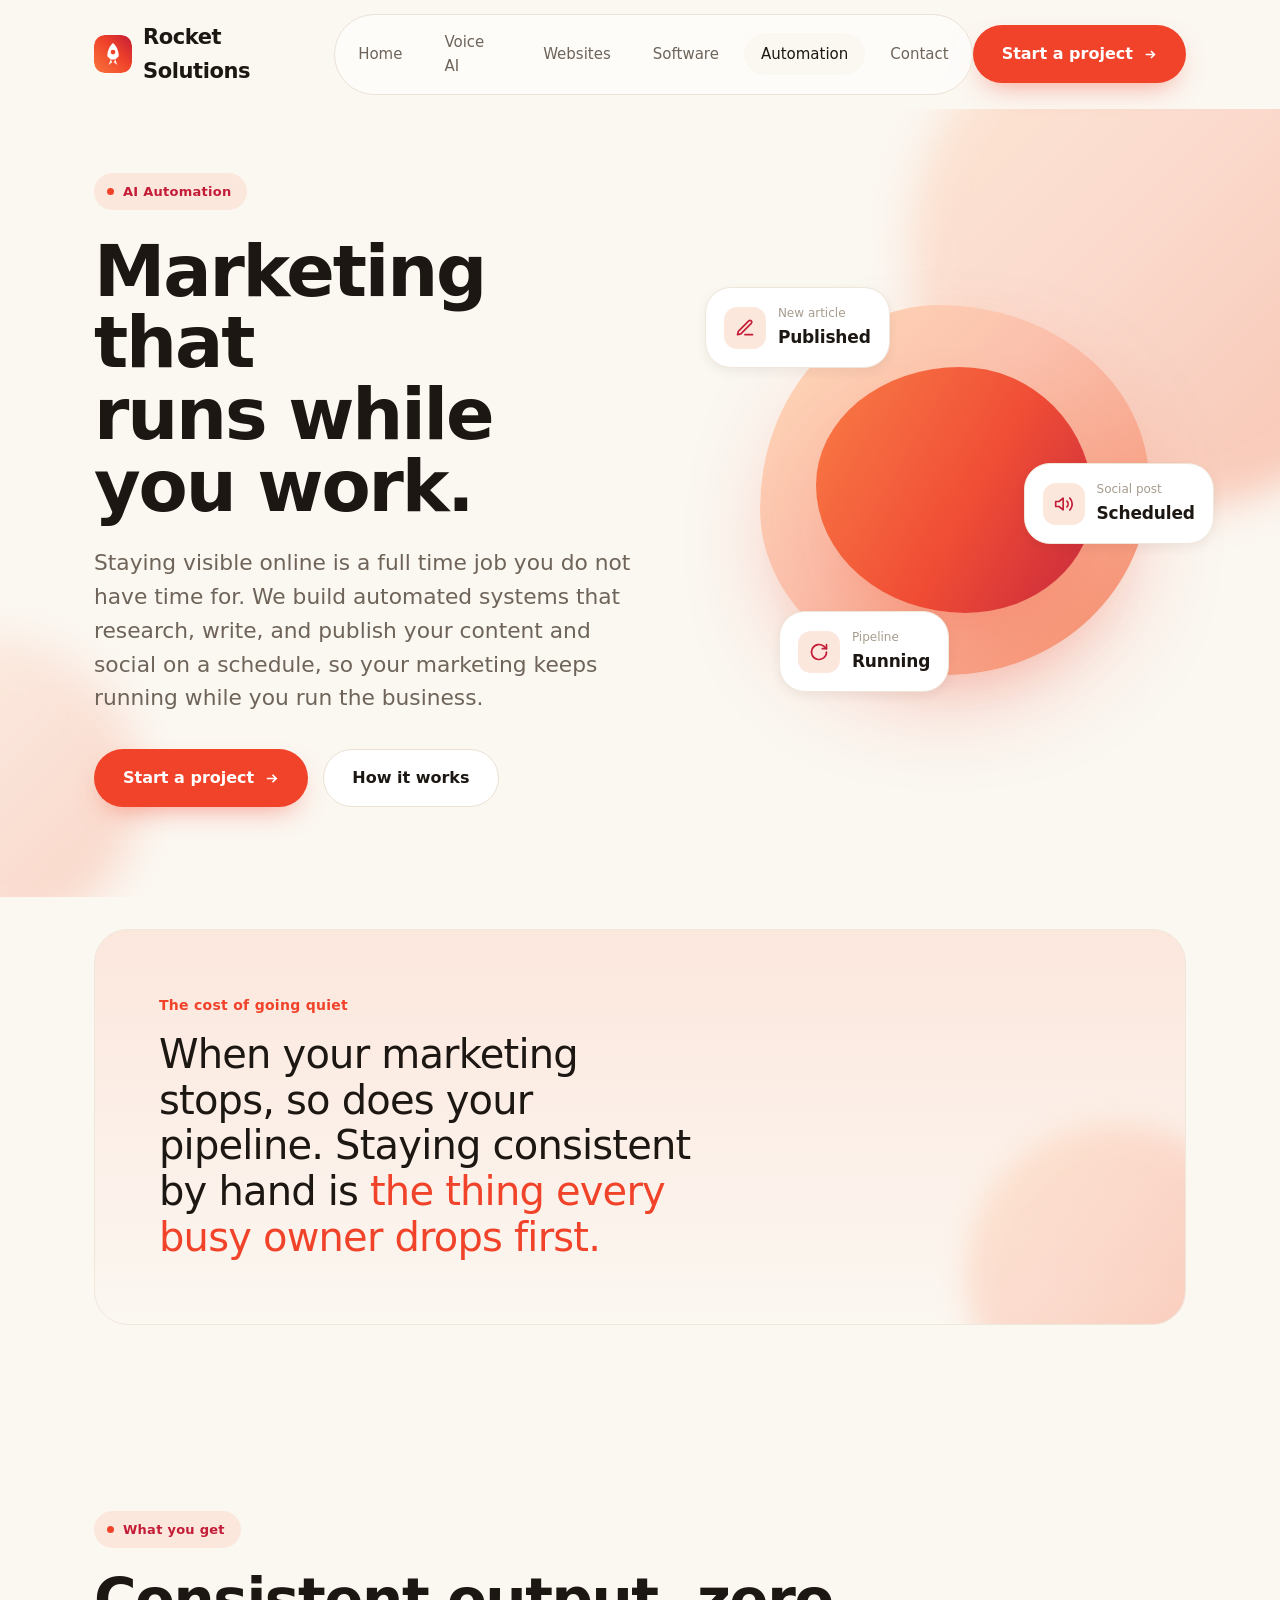
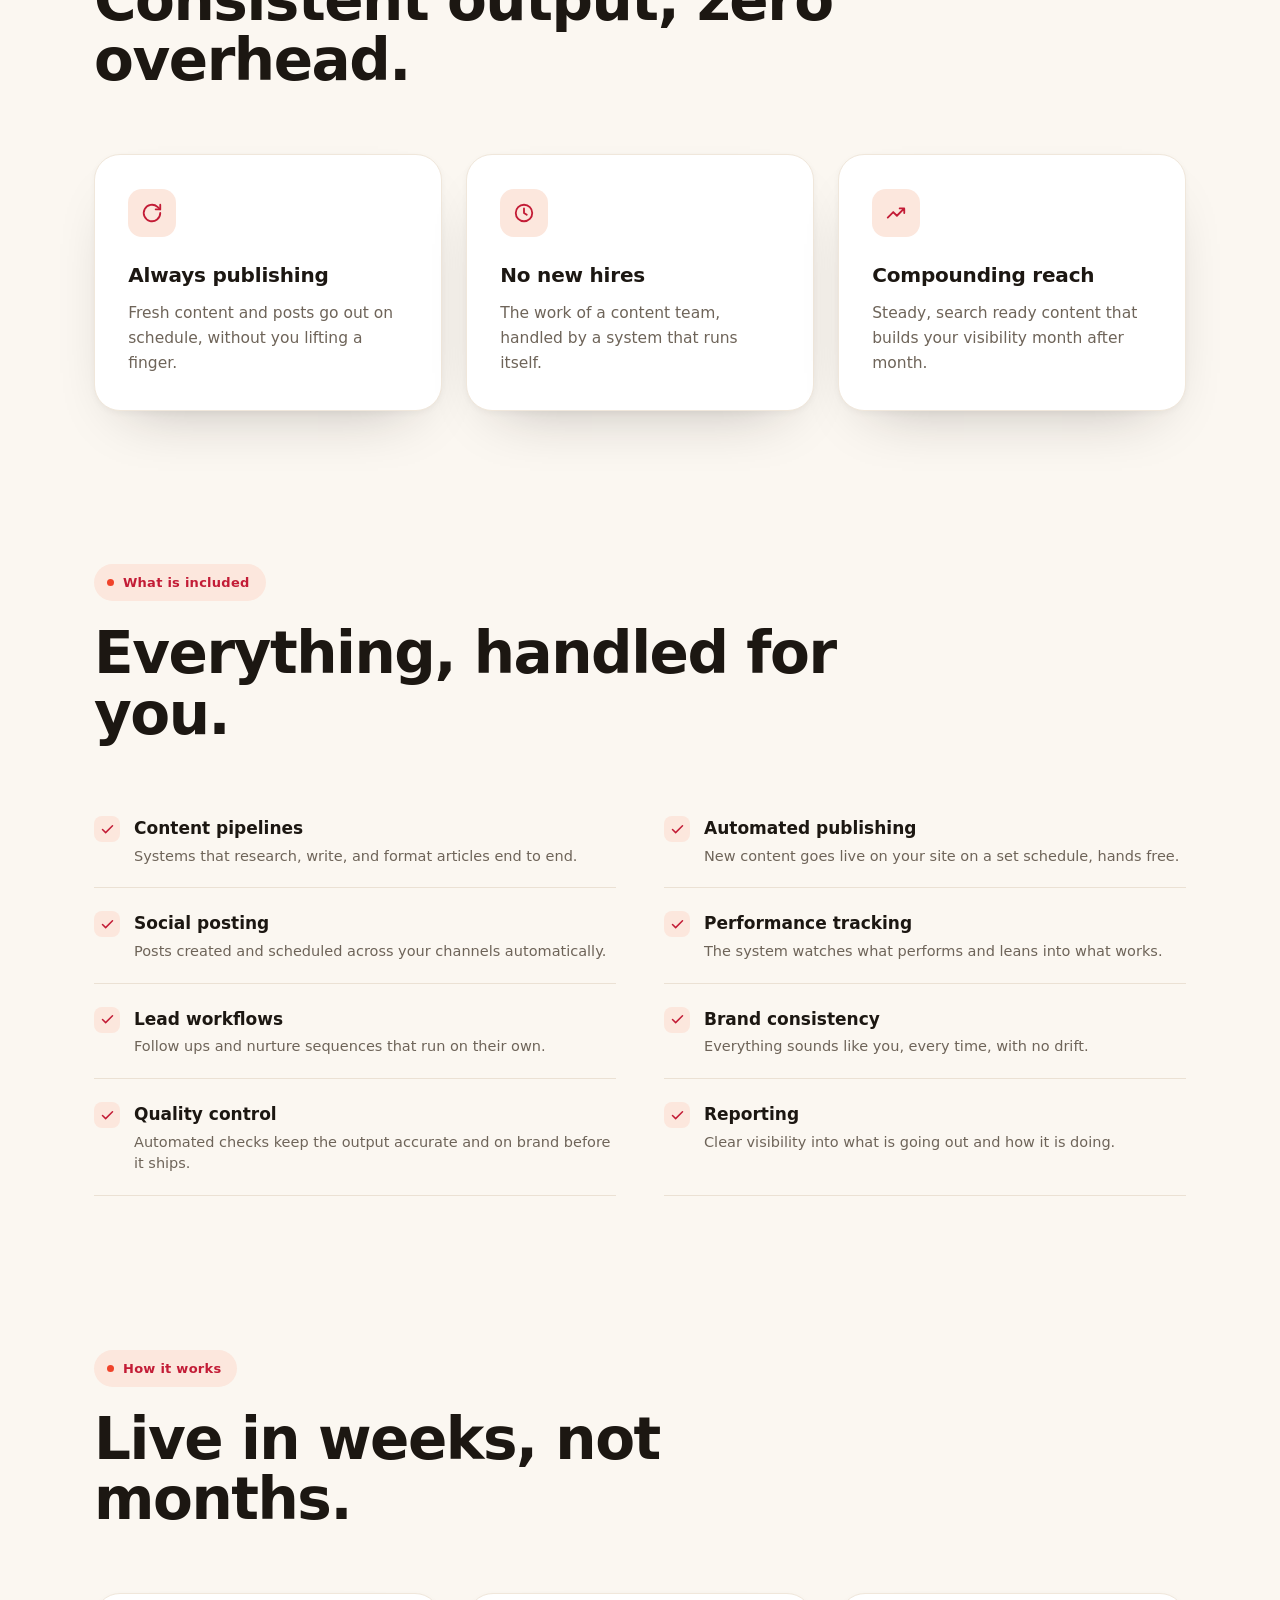
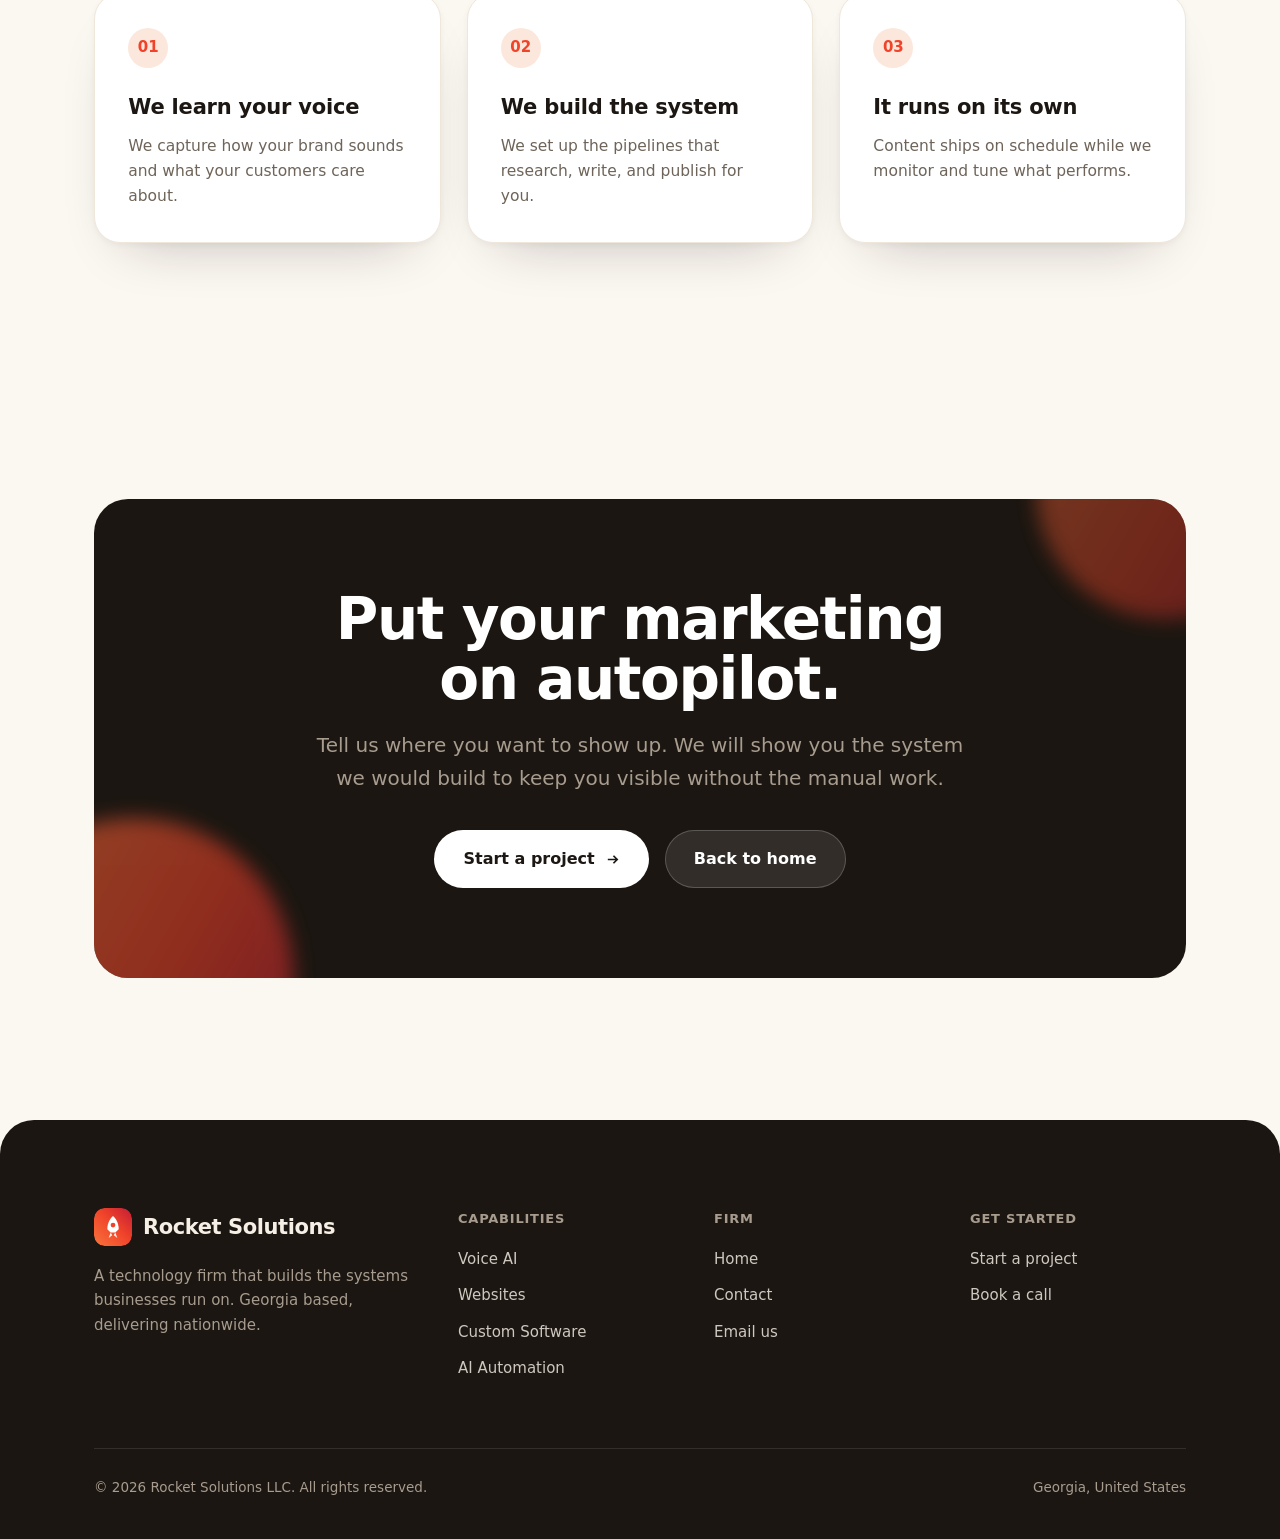
==== automation.html @ f81bcb74 "first commit" ====
<!DOCTYPE html>
<html lang="en">
<head>
<meta charset="UTF-8" />
<meta name="viewport" content="width=device-width, initial-scale=1.0" />
<title>AI Automation | Rocket Solutions</title>
<meta name="description" content="Content and marketing that research, write, and publish themselves on a schedule, without a hand on the keyboard." />
<meta name="theme-color" content="#FBF7F1" />
<script>document.documentElement.classList.add('js')</script>
<link rel="icon" type="image/png" href="/logo.png" />
<link rel="preconnect" href="https://api.fontshare.com" crossorigin />
<link href="https://api.fontshare.com/v2/css?f[]=clash-display@500,600,700&f[]=satoshi@400,500,700&display=swap" rel="stylesheet" />
<link rel="stylesheet" href="styles.css" />
<style>
  .svc-hero { position: relative; overflow: hidden; padding: clamp(36px,5vw,72px) 0 clamp(56px,7vw,96px); }
  .svc-hero .orb { position: absolute; border-radius: 50%; background: var(--grad-dawn); filter: blur(20px); pointer-events: none; }
  .svc-hero .orb.a { width: 520px; height: 520px; right: -150px; top: -120px; opacity: .5; }
  .svc-hero .orb.b { width: 300px; height: 300px; left: -160px; bottom: -40px; opacity: .32; }
  .svc-hero .wrap { position: relative; z-index: 1; }
  .svc-grid { display: grid; grid-template-columns: 1.1fr 0.9fr; gap: clamp(30px,5vw,68px); align-items: center; }
  .svc-hero .eyebrow { margin-bottom: 26px; }
  .svc-hero h1 { font-family: var(--display); font-weight: 600; font-size: clamp(40px,5.6vw,76px); line-height: 1.0; letter-spacing: -0.03em; margin-bottom: 24px; }
  .svc-hero .lead { max-width: 32em; margin-bottom: 34px; }
  .svc-actions { display: flex; gap: 15px; flex-wrap: wrap; }
  .stage { position: relative; height: clamp(340px,38vw,440px); }
  .stage-orb { position: absolute; inset: 8% 8% 8% 8%; border-radius: 46% 54% 52% 48% / 55% 48% 52% 45%; background: var(--grad-dawn); box-shadow: 0 40px 100px -40px rgba(240,67,42,.5); }
  .stage-orb.inner { inset: 22% 20% 22% 20%; background: var(--grad-burn); opacity: .9; border-radius: 52% 48% 46% 54% / 48% 55% 45% 52%; }
  .float-card { animation: bob 6s ease-in-out infinite; }
  .float-card:nth-of-type(3) { animation-delay: -2s; } .float-card:nth-of-type(4) { animation-delay: -4s; }
  @keyframes bob { 0%,100% { transform: translateY(0); } 50% { transform: translateY(-12px); } }
  .fc-a { top: 4%; left: -4%; } .fc-b { top: 44%; right: -6%; } .fc-c { bottom: 4%; left: 12%; }

  .stakes { padding: clamp(20px,3vw,32px) 0; }
  .stakes-panel { position: relative; overflow: hidden; background: var(--grad-soft); border: 1px solid var(--line-2); border-radius: var(--r-lg); padding: clamp(36px,5vw,68px); }
  .stakes-panel .sp-orb { position: absolute; right: -80px; bottom: -100px; width: 300px; height: 300px; border-radius: 50%; background: var(--grad-dawn); opacity: .5; filter: blur(14px); }
  .stakes-panel .inner { position: relative; max-width: 30em; }
  .stakes-panel .k { font-size: 14px; font-weight: 600; color: var(--red); letter-spacing: 0.02em; margin-bottom: 16px; }
  .stakes-panel p { font-family: var(--display); font-weight: 500; font-size: clamp(24px,3.2vw,40px); line-height: 1.14; letter-spacing: -0.02em; }
  .stakes-panel p .accent { color: var(--red); }

  @media (max-width: 1000px) {
    .svc-grid { grid-template-columns: 1fr; gap: 40px; }
    .stage { max-width: 440px; }
  }
  @media (max-width: 760px) { .fc-a { left: 0; } .fc-b { right: 0; } }
</style>
</head>
<body>
<svg width="0" height="0" style="position:absolute" aria-hidden="true"><defs>
  <linearGradient id="burn" x1="0" y1="1" x2="1" y2="0"><stop offset="0%" stop-color="#F9743B"/><stop offset="55%" stop-color="#F0432A"/><stop offset="100%" stop-color="#C31C36"/></linearGradient>
  <symbol id="rs-monogram" viewBox="0 0 40 40">
    <rect width="40" height="40" rx="11" fill="url(#burn)"/>
    <path d="M20 8.5 C24.5 12.5 26 18 26 22.4 L22.4 25.8 H17.6 L14 22.4 C14 18 15.5 12.5 20 8.5 Z" fill="#fff"/>
    <circle cx="20" cy="18" r="2.5" fill="#F0432A"/>
    <path d="M17.6 25.8 L15.4 31.5 L19.2 28.8 Z M22.4 25.8 L24.6 31.5 L20.8 28.8 Z" fill="#fff" opacity=".92"/>
  </symbol>
</defs></svg><header class="nav" id="nav">
  <div class="wrap nav-inner">
    <a class="brand" href="index.html" aria-label="Rocket Solutions home">
      <svg class="monogram"><use href="#rs-monogram"/></svg>
      <span class="word">Rocket Solutions</span>
    </a>
    <nav class="nav-menu" id="navMenu"><a class="item" href="index.html">Home</a><a class="item" href="voice-ai.html">Voice AI</a><a class="item" href="websites.html">Websites</a><a class="item" href="software.html">Software</a><a class="item active" href="automation.html">Automation</a><a class="item" href="contact.html">Contact</a></nav>
    <div class="nav-right">
      <a class="btn btn-primary desk" href="contact.html">Start a project <svg width="15" height="15" viewBox="0 0 16 16" fill="none" stroke="currentColor" stroke-width="1.8"><path d="M3 8h10M9 4l4 4-4 4"/></svg></a>
      <button class="menu-toggle" id="menuToggle" aria-label="Menu" aria-expanded="false">
        <svg width="22" height="22" viewBox="0 0 24 24" fill="none" stroke="currentColor" stroke-width="1.8"><line x1="3" y1="7" x2="21" y2="7"/><line x1="3" y1="12" x2="21" y2="12"/><line x1="3" y1="17" x2="21" y2="17"/></svg>
      </button>
    </div>
  </div>
</header>
<main>
  <section class="svc-hero">
    <div class="orb a"></div><div class="orb b"></div>
    <div class="wrap">
      <div class="svc-grid">
        <div>
          <span class="eyebrow"><span class="dot"></span> AI Automation</span>
          <h1>Marketing that<br>runs while<br>you work.</h1>
          <p class="lead">Staying visible online is a full time job you do not have time for. We build automated systems that research, write, and publish your content and social on a schedule, so your marketing keeps running while you run the business.</p>
          <div class="svc-actions">
            <a class="btn btn-primary" href="contact.html">Start a project <svg width="15" height="15" viewBox="0 0 16 16" fill="none" stroke="currentColor" stroke-width="1.8"><path d="M3 8h10M9 4l4 4-4 4"/></svg></a>
            <a class="btn btn-ghost" href="#how">How it works</a>
          </div>
        </div>
        <div class="stage" aria-hidden="true">
          <div class="stage-orb"></div><div class="stage-orb inner"></div>
          <div class="float-card fc-a">
      <div class="fc-ic" style="background:var(--blush)"><svg width="20" height="20" viewBox="0 0 24 24" fill="none" stroke="#C31C36" stroke-width="2" stroke-linecap="round" stroke-linejoin="round"><path d="M12 20h9"/><path d="M16.5 3.5a2.1 2.1 0 0 1 3 3L7 19l-4 1 1-4 12.5-12.5Z"/></svg></div>
      <div><div class="fc-k">New article</div><div class="fc-v">Published</div></div>
    </div>
      <div class="float-card fc-b">
      <div class="fc-ic" style="background:var(--blush)"><svg width="20" height="20" viewBox="0 0 24 24" fill="none" stroke="#C31C36" stroke-width="2" stroke-linecap="round" stroke-linejoin="round"><path d="M11 5 6 9H2v6h4l5 4V5Z"/><path d="M15.5 8.5a5 5 0 0 1 0 7"/><path d="M19 5a10 10 0 0 1 0 14"/></svg></div>
      <div><div class="fc-k">Social post</div><div class="fc-v">Scheduled</div></div>
    </div>
      <div class="float-card fc-c">
      <div class="fc-ic" style="background:var(--blush)"><svg width="20" height="20" viewBox="0 0 24 24" fill="none" stroke="#C31C36" stroke-width="2" stroke-linecap="round" stroke-linejoin="round"><path d="M21 12a9 9 0 1 1-3-6.7L21 8"/><path d="M21 3v5h-5"/></svg></div>
      <div><div class="fc-k">Pipeline</div><div class="fc-v">Running</div></div>
    </div>
        </div>
      </div>
    </div>
  </section>

  <section class="stakes">
    <div class="wrap">
      <div class="stakes-panel reveal">
        <div class="sp-orb"></div>
        <div class="inner">
          <div class="k">The cost of going quiet</div>
          <p>When your marketing stops, so does your pipeline. Staying consistent by hand is <span class="accent">the thing every busy owner drops first.</span></p>
        </div>
      </div>
    </div>
  </section>

  <section class="section">
    <div class="wrap">
      <div class="sec-head reveal"><span class="eyebrow"><span class="dot"></span> What you get</span>
        <h2 class="h2">Consistent output, zero overhead.</h2></div>
      <div class="outcomes" style="margin-top:clamp(40px,5vw,64px)">
        <div class="outcome-card reveal">
          <div class="oc-ic"><svg width="22" height="22" viewBox="0 0 24 24" fill="none" stroke="#C31C36" stroke-width="2" stroke-linecap="round" stroke-linejoin="round"><path d="M21 12a9 9 0 1 1-3-6.7L21 8"/><path d="M21 3v5h-5"/></svg></div>
          <h4>Always publishing</h4><p>Fresh content and posts go out on schedule, without you lifting a finger.</p>
        </div>
        <div class="outcome-card reveal d1">
          <div class="oc-ic"><svg width="22" height="22" viewBox="0 0 24 24" fill="none" stroke="#C31C36" stroke-width="2" stroke-linecap="round" stroke-linejoin="round"><circle cx="12" cy="12" r="9"/><path d="M12 7v5l3 2"/></svg></div>
          <h4>No new hires</h4><p>The work of a content team, handled by a system that runs itself.</p>
        </div>
        <div class="outcome-card reveal d2">
          <div class="oc-ic"><svg width="22" height="22" viewBox="0 0 24 24" fill="none" stroke="#C31C36" stroke-width="2" stroke-linecap="round" stroke-linejoin="round"><path d="M3 17l6-6 4 4 8-8M21 7v5M21 7h-5"/></svg></div>
          <h4>Compounding reach</h4><p>Steady, search ready content that builds your visibility month after month.</p>
        </div>
      </div>
    </div>
  </section>

  <section class="section" style="padding-top:0">
    <div class="wrap">
      <div class="sec-head reveal"><span class="eyebrow"><span class="dot"></span> What is included</span>
        <h2 class="h2">Everything, handled for you.</h2></div>
      <div class="included" style="margin-top:clamp(36px,4vw,52px)">
        <div class="inc-item"><div class="ic"><svg width="15" height="15" viewBox="0 0 24 24" fill="none" stroke="#C31C36" stroke-width="2.4" stroke-linecap="round" stroke-linejoin="round"><path d="M4 12l5 5L20 6"/></svg></div>
          <div><h5>Content pipelines</h5><p>Systems that research, write, and format articles end to end.</p></div></div>
        <div class="inc-item"><div class="ic"><svg width="15" height="15" viewBox="0 0 24 24" fill="none" stroke="#C31C36" stroke-width="2.4" stroke-linecap="round" stroke-linejoin="round"><path d="M4 12l5 5L20 6"/></svg></div>
          <div><h5>Automated publishing</h5><p>New content goes live on your site on a set schedule, hands free.</p></div></div>
        <div class="inc-item"><div class="ic"><svg width="15" height="15" viewBox="0 0 24 24" fill="none" stroke="#C31C36" stroke-width="2.4" stroke-linecap="round" stroke-linejoin="round"><path d="M4 12l5 5L20 6"/></svg></div>
          <div><h5>Social posting</h5><p>Posts created and scheduled across your channels automatically.</p></div></div>
        <div class="inc-item"><div class="ic"><svg width="15" height="15" viewBox="0 0 24 24" fill="none" stroke="#C31C36" stroke-width="2.4" stroke-linecap="round" stroke-linejoin="round"><path d="M4 12l5 5L20 6"/></svg></div>
          <div><h5>Performance tracking</h5><p>The system watches what performs and leans into what works.</p></div></div>
        <div class="inc-item"><div class="ic"><svg width="15" height="15" viewBox="0 0 24 24" fill="none" stroke="#C31C36" stroke-width="2.4" stroke-linecap="round" stroke-linejoin="round"><path d="M4 12l5 5L20 6"/></svg></div>
          <div><h5>Lead workflows</h5><p>Follow ups and nurture sequences that run on their own.</p></div></div>
        <div class="inc-item"><div class="ic"><svg width="15" height="15" viewBox="0 0 24 24" fill="none" stroke="#C31C36" stroke-width="2.4" stroke-linecap="round" stroke-linejoin="round"><path d="M4 12l5 5L20 6"/></svg></div>
          <div><h5>Brand consistency</h5><p>Everything sounds like you, every time, with no drift.</p></div></div>
        <div class="inc-item"><div class="ic"><svg width="15" height="15" viewBox="0 0 24 24" fill="none" stroke="#C31C36" stroke-width="2.4" stroke-linecap="round" stroke-linejoin="round"><path d="M4 12l5 5L20 6"/></svg></div>
          <div><h5>Quality control</h5><p>Automated checks keep the output accurate and on brand before it ships.</p></div></div>
        <div class="inc-item"><div class="ic"><svg width="15" height="15" viewBox="0 0 24 24" fill="none" stroke="#C31C36" stroke-width="2.4" stroke-linecap="round" stroke-linejoin="round"><path d="M4 12l5 5L20 6"/></svg></div>
          <div><h5>Reporting</h5><p>Clear visibility into what is going out and how it is doing.</p></div></div>
      </div>
    </div>
  </section>

  <section class="section" id="how" style="padding-top:0">
    <div class="wrap">
      <div class="sec-head reveal"><span class="eyebrow"><span class="dot"></span> How it works</span>
        <h2 class="h2">Live in weeks, not months.</h2></div>
      <div class="stepline" style="margin-top:clamp(40px,5vw,64px)">
        <div class="stepc reveal"><div class="sn">01</div>
          <h4>We learn your voice</h4><p>We capture how your brand sounds and what your customers care about.</p></div>
        <div class="stepc reveal d1"><div class="sn">02</div>
          <h4>We build the system</h4><p>We set up the pipelines that research, write, and publish for you.</p></div>
        <div class="stepc reveal d2"><div class="sn">03</div>
          <h4>It runs on its own</h4><p>Content ships on schedule while we monitor and tune what performs.</p></div>
      </div>
    </div>
  </section>

  <section class="section tight">
    <div class="wrap">
      <div class="cta-band reveal">
        <div class="cta-orb orb-a"></div><div class="cta-orb orb-b"></div>
        <h2 class="h2">Put your marketing<br>on autopilot.</h2>
        <p>Tell us where you want to show up. We will show you the system we would build to keep you visible without the manual work.</p>
        <div class="cta-actions">
          <a class="btn btn-white" href="contact.html">Start a project <svg width="15" height="15" viewBox="0 0 16 16" fill="none" stroke="currentColor" stroke-width="1.8"><path d="M3 8h10M9 4l4 4-4 4"/></svg></a>
          <a class="btn" style="background:rgba(255,255,255,.1);color:#fff;border-color:rgba(255,255,255,.2)" href="index.html">Back to home</a>
        </div>
      </div>
    </div>
  </section>
</main>
<footer class="site">
  <div class="wrap">
    <div class="foot-top">
      <div class="foot-brand">
        <a class="brand" href="index.html"><svg class="monogram"><use href="#rs-monogram"/></svg><span class="word">Rocket Solutions</span></a>
        <p>A technology firm that builds the systems businesses run on. Georgia based, delivering nationwide.</p>
      </div>
      <div class="foot-col"><div class="h">Capabilities</div>
        <a href="voice-ai.html">Voice AI</a><a href="websites.html">Websites</a><a href="software.html">Custom Software</a><a href="automation.html">AI Automation</a></div>
      <div class="foot-col"><div class="h">Firm</div>
        <a href="index.html">Home</a><a href="contact.html">Contact</a><a href="mailto:hello@gorocketsolutions.com">Email us</a></div>
      <div class="foot-col"><div class="h">Get started</div>
        <a href="contact.html">Start a project</a><a href="contact.html">Book a call</a></div>
    </div>
    <div class="foot-bottom">
      <span>&copy; 2026 Rocket Solutions LLC. All rights reserved.</span>
      <span>Georgia, United States</span>
    </div>
  </div>
</footer>
<script src="app.js"></script>
</body>
</html>
---- styles.css ----
/* ============================================================
   ROCKET SOLUTIONS - Design System
   Warm dawn-light canvas, big bubbly rounded surfaces,
   Rocket red as the single vivid accent. Corporate polish.
   ============================================================ */

:root {
  /* canvas + surfaces */
  --paper: #FBF7F1;
  --paper-2: #F5ECE1;
  --cloud: #FFFFFF;
  --blush: #FCE7DD;
  --blush-2: #FBD3C4;
  --peach: #FFC9AE;

  /* ink */
  --ink: #1C1712;
  --ink-2: #6E6459;
  --ink-3: #A79C8E;

  /* brand */
  --red: #F0432A;
  --red-deep: #C31C36;
  --orange: #F9743B;

  /* lines + dark */
  --line: #EBE1D4;
  --line-2: #F0E7DB;
  --dark: #1B1611;
  --paper-on-dark: #F6EFE6;
  --ink2-on-dark: #A79C8E;

  /* gradients */
  --grad-dawn: linear-gradient(135deg, #FFD9B8 0%, #FBC0AC 42%, #F58C6B 100%);
  --grad-burn: linear-gradient(120deg, #F9743B 0%, #F0432A 55%, #C31C36 100%);
  --grad-soft: linear-gradient(180deg, #FCE7DD 0%, #FBF7F1 100%);

  /* type */
  --display: 'Clash Display', 'Satoshi', system-ui, sans-serif;
  --body: 'Satoshi', system-ui, sans-serif;

  /* radii */
  --r-pill: 999px;
  --r-lg: 34px;
  --r-md: 26px;
  --r-sm: 16px;

  /* shadow */
  --sh-card: 0 2px 6px rgba(28,23,18,.04), 0 26px 60px -34px rgba(28,23,18,.32);
  --sh-float: 0 4px 12px rgba(28,23,18,.06), 0 44px 90px -46px rgba(28,23,18,.4);
  --sh-btn: 0 12px 28px -12px rgba(240,67,42,.55);

  /* layout */
  --maxw: 1220px;
  --gutter: clamp(22px, 5vw, 68px);
  --section: clamp(84px, 12vw, 168px);
}

* { box-sizing: border-box; margin: 0; padding: 0; }
html { -webkit-text-size-adjust: 100%; scroll-behavior: smooth; overflow-x: hidden; }

body {
  background: var(--paper);
  color: var(--ink);
  font-family: var(--body);
  font-size: 18px;
  line-height: 1.62;
  -webkit-font-smoothing: antialiased;
  text-rendering: optimizeLegibility;
  overflow-x: hidden;
}

a { color: inherit; text-decoration: none; }
img, svg { display: block; max-width: 100%; }

.wrap { width: 100%; max-width: var(--maxw); margin: 0 auto; padding: 0 var(--gutter); }

/* ---------- type helpers ---------- */
.display { font-family: var(--display); font-weight: 600; letter-spacing: -0.02em; line-height: 1.04; }
.h1 { font-family: var(--display); font-weight: 600; font-size: clamp(46px, 7.2vw, 100px); line-height: 0.99; letter-spacing: -0.035em; }
.h2 { font-family: var(--display); font-weight: 600; font-size: clamp(32px, 4.6vw, 58px); line-height: 1.04; letter-spacing: -0.025em; }
.h3 { font-family: var(--display); font-weight: 600; font-size: clamp(22px, 2.5vw, 30px); line-height: 1.1; letter-spacing: -0.015em; }
.lead { font-size: clamp(18px, 1.7vw, 22px); color: var(--ink-2); line-height: 1.55; }
.accent { color: var(--red); }

.eyebrow {
  display: inline-flex; align-items: center; gap: 9px;
  background: var(--blush); color: var(--red-deep);
  font-size: 13px; font-weight: 600; letter-spacing: 0.02em;
  padding: 8px 16px 8px 13px; border-radius: var(--r-pill);
}
.eyebrow .dot { width: 7px; height: 7px; border-radius: 50%; background: var(--red); }
.eyebrow.on-dark { background: rgba(255,255,255,.08); color: var(--peach); }

/* ---------- buttons ---------- */
.btn {
  display: inline-flex; align-items: center; gap: 10px;
  font-family: var(--body); font-weight: 600; font-size: 16px;
  padding: 15px 28px; border-radius: var(--r-pill); cursor: pointer;
  border: 1.5px solid transparent; white-space: nowrap;
  transition: transform .2s cubic-bezier(.2,.8,.2,1), box-shadow .25s ease, background .2s ease, color .2s ease, border-color .2s ease;
}
.btn svg { transition: transform .25s ease; }
.btn:hover svg { transform: translateX(3px); }
.btn-primary { background: var(--red); color: #fff; box-shadow: var(--sh-btn); }
.btn-primary:hover { transform: translateY(-2px); box-shadow: 0 18px 40px -14px rgba(240,67,42,.7); }
.btn-ghost { background: var(--cloud); color: var(--ink); border-color: var(--line); }
.btn-ghost:hover { border-color: var(--ink); transform: translateY(-2px); }
.btn-dark { background: var(--ink); color: var(--paper); }
.btn-dark:hover { transform: translateY(-2px); box-shadow: 0 18px 40px -18px rgba(28,23,18,.5); }
.btn-white { background: #fff; color: var(--ink); }
.btn-white:hover { transform: translateY(-2px); }

/* ---------- nav ---------- */
header.nav {
  position: sticky; top: 0; z-index: 60;
  padding: 14px 0;
  background: transparent;
  transition: background .3s ease, box-shadow .3s ease, padding .3s ease;
}
header.nav.scrolled { background: rgba(251,247,241,.82); backdrop-filter: blur(16px); box-shadow: 0 1px 0 var(--line); padding: 10px 0; }
.nav-inner { display: flex; align-items: center; justify-content: space-between; }
.brand { display: flex; align-items: center; gap: 11px; }
.brand .monogram { width: 38px; height: 38px; border-radius: 11px; flex-shrink: 0; }
.brand .word { font-family: var(--display); font-weight: 600; font-size: 21px; letter-spacing: -0.02em; }
.nav-menu { display: flex; align-items: center; gap: 8px; background: rgba(255,255,255,.6); border: 1px solid var(--line); backdrop-filter: blur(10px); padding: 6px; border-radius: var(--r-pill); }
.nav-menu a.item { font-size: 15px; font-weight: 500; color: var(--ink-2); padding: 9px 17px; border-radius: var(--r-pill); transition: background .2s ease, color .2s ease; }
.nav-menu a.item:hover, .nav-menu a.item.active { background: var(--paper); color: var(--ink); }
.nav-right { display: flex; align-items: center; gap: 14px; }
.menu-toggle { display: none; background: var(--cloud); border: 1px solid var(--line); border-radius: 12px; width: 44px; height: 44px; align-items: center; justify-content: center; color: var(--ink); cursor: pointer; }

/* ---------- section shell ---------- */
.section { padding: var(--section) 0; }
.section.tight { padding: clamp(56px, 8vw, 104px) 0; }
.sec-head { max-width: 760px; }
.sec-head.center { margin: 0 auto; text-align: center; }
.sec-head .eyebrow { margin-bottom: 22px; }
.sec-head .lead { margin-top: 20px; }

/* ---------- floating outcome cards (hero signature) ---------- */
.float-card {
  position: absolute; background: var(--cloud); border: 1px solid var(--line-2);
  border-radius: var(--r-md); box-shadow: var(--sh-float); padding: 16px 18px;
  display: flex; align-items: center; gap: 12px;
}
.float-card .fc-ic { width: 42px; height: 42px; border-radius: 13px; display: flex; align-items: center; justify-content: center; flex-shrink: 0; }
.float-card .fc-k { font-size: 12px; color: var(--ink-3); font-weight: 500; }
.float-card .fc-v { font-family: var(--display); font-weight: 600; font-size: 17px; letter-spacing: -0.01em; }

/* ---------- generic bubbly card ---------- */
.card {
  background: var(--cloud); border: 1px solid var(--line-2);
  border-radius: var(--r-lg); padding: clamp(26px, 3vw, 40px);
  box-shadow: var(--sh-card); transition: transform .3s cubic-bezier(.2,.8,.2,1), box-shadow .3s ease;
}
.card.hoverable:hover { transform: translateY(-6px); box-shadow: var(--sh-float); }

/* ---------- service tiles (home) ---------- */
.tiles { display: grid; grid-template-columns: repeat(2, 1fr); gap: clamp(18px, 2vw, 26px); }
.tile {
  position: relative; display: flex; flex-direction: column; justify-content: space-between; gap: 40px;
  min-height: 300px; background: var(--cloud); border: 1px solid var(--line-2);
  border-radius: var(--r-lg); padding: clamp(28px, 3vw, 42px); overflow: hidden;
  box-shadow: var(--sh-card); transition: transform .3s cubic-bezier(.2,.8,.2,1), box-shadow .3s ease;
}
.tile:hover { transform: translateY(-6px); box-shadow: var(--sh-float); }
.tile .tile-orb { position: absolute; right: -60px; top: -60px; width: 200px; height: 200px; border-radius: 50%; background: var(--grad-dawn); opacity: .5; filter: blur(6px); transition: transform .5s ease, opacity .4s ease; }
.tile:hover .tile-orb { transform: scale(1.15); opacity: .7; }
.tile .tile-ic { position: relative; width: 54px; height: 54px; border-radius: 16px; background: var(--blush); display: flex; align-items: center; justify-content: center; color: var(--red-deep); }
.tile .tile-body { position: relative; }
.tile .tile-tag { font-size: 13px; font-weight: 600; color: var(--red); letter-spacing: 0.02em; margin-bottom: 12px; }
.tile h3 { font-family: var(--display); font-weight: 600; font-size: clamp(24px, 2.6vw, 31px); letter-spacing: -0.02em; line-height: 1.06; margin-bottom: 12px; }
.tile p { color: var(--ink-2); font-size: 16px; }
.tile .tile-go { position: relative; display: inline-flex; align-items: center; gap: 8px; font-weight: 600; color: var(--ink); font-size: 15px; }
.tile:hover .tile-go { color: var(--red); }
.tile .tile-go svg { transition: transform .25s ease; }
.tile:hover .tile-go svg { transform: translateX(4px); }

/* ---------- outcome grid (service pages) ---------- */
.outcomes { display: grid; grid-template-columns: repeat(3, 1fr); gap: clamp(16px, 2vw, 24px); }
.outcome-card { background: var(--cloud); border: 1px solid var(--line-2); border-radius: var(--r-md); padding: clamp(24px, 2.6vw, 34px); box-shadow: var(--sh-card); }
.outcome-card .oc-ic { width: 48px; height: 48px; border-radius: 14px; background: var(--blush); color: var(--red-deep); display: flex; align-items: center; justify-content: center; margin-bottom: 22px; }
.outcome-card h4 { font-family: var(--display); font-weight: 600; font-size: 20px; letter-spacing: -0.01em; margin-bottom: 10px; }
.outcome-card p { color: var(--ink-2); font-size: 15.5px; }

/* ---------- included list ---------- */
.included { display: grid; grid-template-columns: repeat(2, 1fr); gap: 2px 48px; }
.inc-item { display: flex; align-items: flex-start; gap: 14px; padding: 20px 0; border-bottom: 1px solid var(--line); }
.inc-item .ic { width: 26px; height: 26px; border-radius: 8px; background: var(--blush); color: var(--red-deep); flex-shrink: 0; display: flex; align-items: center; justify-content: center; margin-top: 1px; }
.inc-item h5 { font-weight: 600; font-size: 17px; margin-bottom: 3px; }
.inc-item p { color: var(--ink-2); font-size: 14.5px; line-height: 1.5; }

/* ---------- steps (how it works) ---------- */
.stepline { display: grid; grid-template-columns: repeat(3, 1fr); gap: clamp(18px, 2vw, 28px); }
.stepc { background: var(--cloud); border: 1px solid var(--line-2); border-radius: var(--r-md); padding: clamp(24px, 2.6vw, 34px); box-shadow: var(--sh-card); }
.stepc .sn { font-family: var(--display); font-weight: 600; font-size: 15px; color: var(--red); background: var(--blush); width: 40px; height: 40px; border-radius: var(--r-pill); display: flex; align-items: center; justify-content: center; margin-bottom: 22px; }
.stepc h4 { font-family: var(--display); font-weight: 600; font-size: 21px; letter-spacing: -0.01em; margin-bottom: 10px; }
.stepc p { color: var(--ink-2); font-size: 15.5px; }

/* ---------- CTA band ---------- */
.cta-band { position: relative; overflow: hidden; background: var(--dark); color: var(--paper-on-dark); border-radius: var(--r-lg); padding: clamp(48px, 7vw, 96px) clamp(28px, 5vw, 80px); text-align: center; }
.cta-band .cta-orb { position: absolute; border-radius: 50%; background: var(--grad-burn); filter: blur(10px); opacity: .55; }
.cta-band .orb-a { width: 320px; height: 320px; left: -120px; bottom: -160px; }
.cta-band .orb-b { width: 260px; height: 260px; right: -110px; top: -140px; opacity: .4; }
.cta-band > * { position: relative; }
.cta-band h2 { color: #fff; margin-bottom: 20px; }
.cta-band p { color: var(--ink2-on-dark); max-width: 34em; margin: 0 auto 36px; font-size: clamp(17px,1.6vw,20px); }
.cta-actions { display: flex; gap: 16px; justify-content: center; flex-wrap: wrap; }

/* ---------- forms ---------- */
form.card .field { margin-bottom: 20px; }
.field label { display: block; font-size: 14px; font-weight: 600; margin-bottom: 8px; }
.field label .req { color: var(--red); }
.field input, .field select, .field textarea {
  width: 100%; background: var(--paper); border: 1.5px solid var(--line); border-radius: 14px;
  color: var(--ink); font-family: var(--body); font-size: 16px; padding: 14px 16px;
  transition: border-color .2s ease, box-shadow .2s ease, background .2s ease;
}
.field input:hover, .field select:hover, .field textarea:hover { border-color: var(--ink-3); }
.field textarea { resize: vertical; min-height: 120px; }
.field select { appearance: none; cursor: pointer; background-image: url("data:image/svg+xml;utf8,<svg xmlns='http://www.w3.org/2000/svg' width='12' height='12' viewBox='0 0 12 12'><path d='M2 4l4 4 4-4' fill='none' stroke='%236E6459' stroke-width='1.5'/></svg>"); background-repeat: no-repeat; background-position: right 16px center; }
.field input::placeholder, .field textarea::placeholder { color: var(--ink-3); }
.field input:focus, .field select:focus, .field textarea:focus { outline: none; background: var(--cloud); border-color: var(--red); box-shadow: 0 0 0 4px rgba(240,67,42,.12); }
.field-row { display: grid; grid-template-columns: 1fr 1fr; gap: 16px; }
.form-status { display: none; margin-top: 16px; padding: 14px 16px; border-radius: 12px; font-size: 15px; }
.form-status.ok { display: block; background: var(--blush); color: var(--red-deep); }
.form-status.err { display: block; background: #fdeaea; border: 1px solid #e7b4b4; color: #7d1f1f; }
.form-note { font-size: 13.5px; color: var(--ink-3); text-align: center; margin-top: 14px; }

/* ---------- footer ---------- */
footer.site { background: var(--dark); color: var(--paper-on-dark); border-radius: var(--r-lg) var(--r-lg) 0 0; margin-top: 40px; padding: clamp(56px,7vw,88px) 0 40px; }
.foot-top { display: grid; grid-template-columns: 1.5fr 1fr 1fr 1fr; gap: 40px; margin-bottom: 56px; }
.foot-brand .brand .word { color: var(--paper-on-dark); }
.foot-brand p { color: var(--ink2-on-dark); font-size: 15px; max-width: 26em; margin-top: 18px; }
.foot-col .h { font-size: 13px; font-weight: 600; letter-spacing: 0.06em; color: var(--ink2-on-dark); text-transform: uppercase; margin-bottom: 18px; }
.foot-col a { display: block; color: var(--paper-on-dark); opacity: .82; font-size: 15px; margin-bottom: 12px; transition: opacity .2s ease; }
.foot-col a:hover { opacity: 1; }
.foot-bottom { display: flex; justify-content: space-between; gap: 16px; flex-wrap: wrap; padding-top: 28px; border-top: 1px solid rgba(255,255,255,.1); }
.foot-bottom span { font-size: 13.5px; color: var(--ink2-on-dark); }

/* ---------- reveal (progressive enhancement: hidden only when JS is active) ---------- */
.js .reveal { opacity: 0; transform: translateY(26px); transition: opacity .8s ease, transform .8s cubic-bezier(.2,.7,.2,1); }
.js .reveal.in { opacity: 1; transform: none; }
.reveal.d1 { transition-delay: .08s; } .reveal.d2 { transition-delay: .16s; } .reveal.d3 { transition-delay: .24s; } .reveal.d4 { transition-delay: .32s; }

/* ---------- responsive ---------- */
@media (max-width: 1000px) {
  .outcomes { grid-template-columns: 1fr; }
  .stepline { grid-template-columns: 1fr; }
  .foot-top { grid-template-columns: 1fr 1fr; gap: 34px; }
}
@media (max-width: 760px) {
  body { font-size: 16.5px; }
  .nav-menu { display: none; }
  .nav-menu.open { display: flex; position: absolute; top: 72px; left: var(--gutter); right: var(--gutter); flex-direction: column; align-items: stretch; gap: 4px; background: var(--cloud); border-radius: 22px; padding: 12px; box-shadow: var(--sh-float); }
  .nav-menu.open a.item { padding: 14px 16px; }
  .nav-right .btn.desk { display: none; }
  .menu-toggle { display: inline-flex; }
  .tiles { grid-template-columns: 1fr; }
  .included { grid-template-columns: 1fr; }
  .field-row { grid-template-columns: 1fr; }
  .foot-top { grid-template-columns: 1fr; gap: 30px; }
}

@media (prefers-reduced-motion: reduce) {
  * { animation: none !important; transition: none !important; }
  .js .reveal, .reveal { opacity: 1 !important; transform: none !important; }
  html { scroll-behavior: auto; }
}
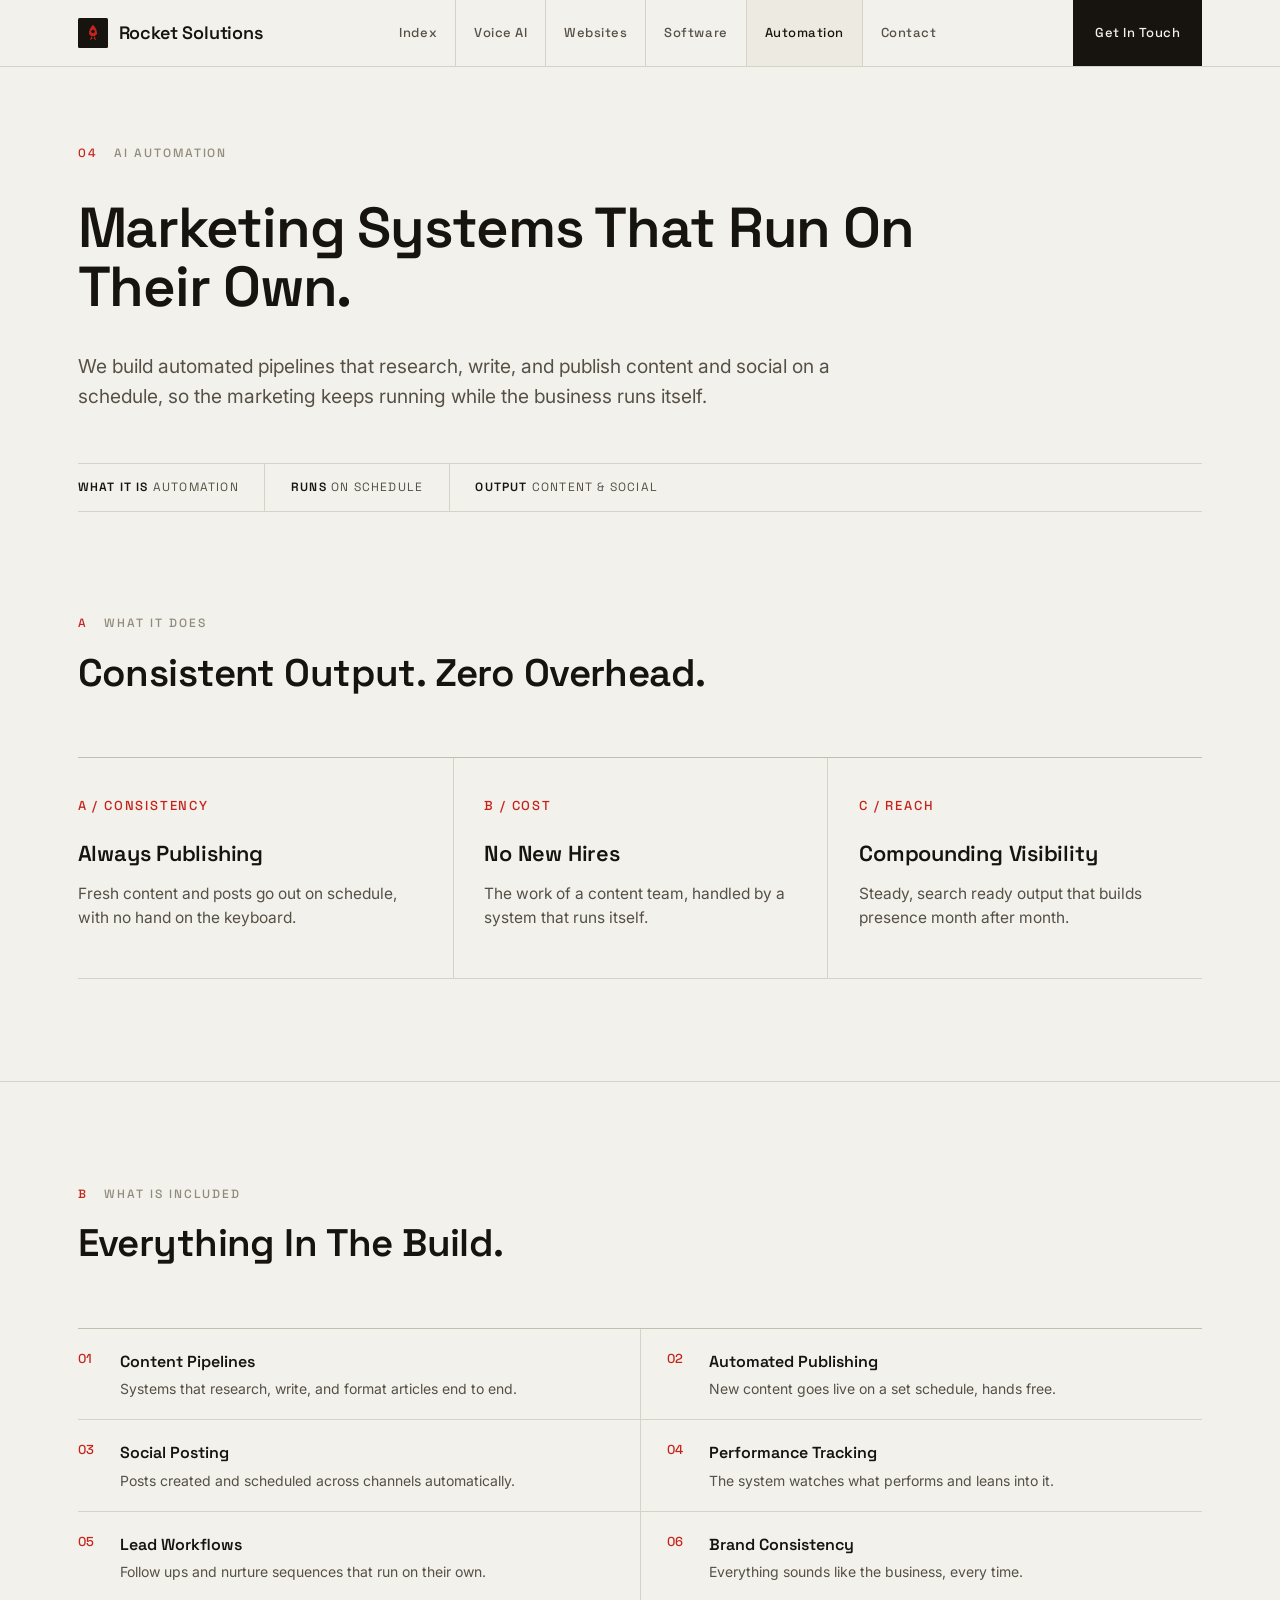
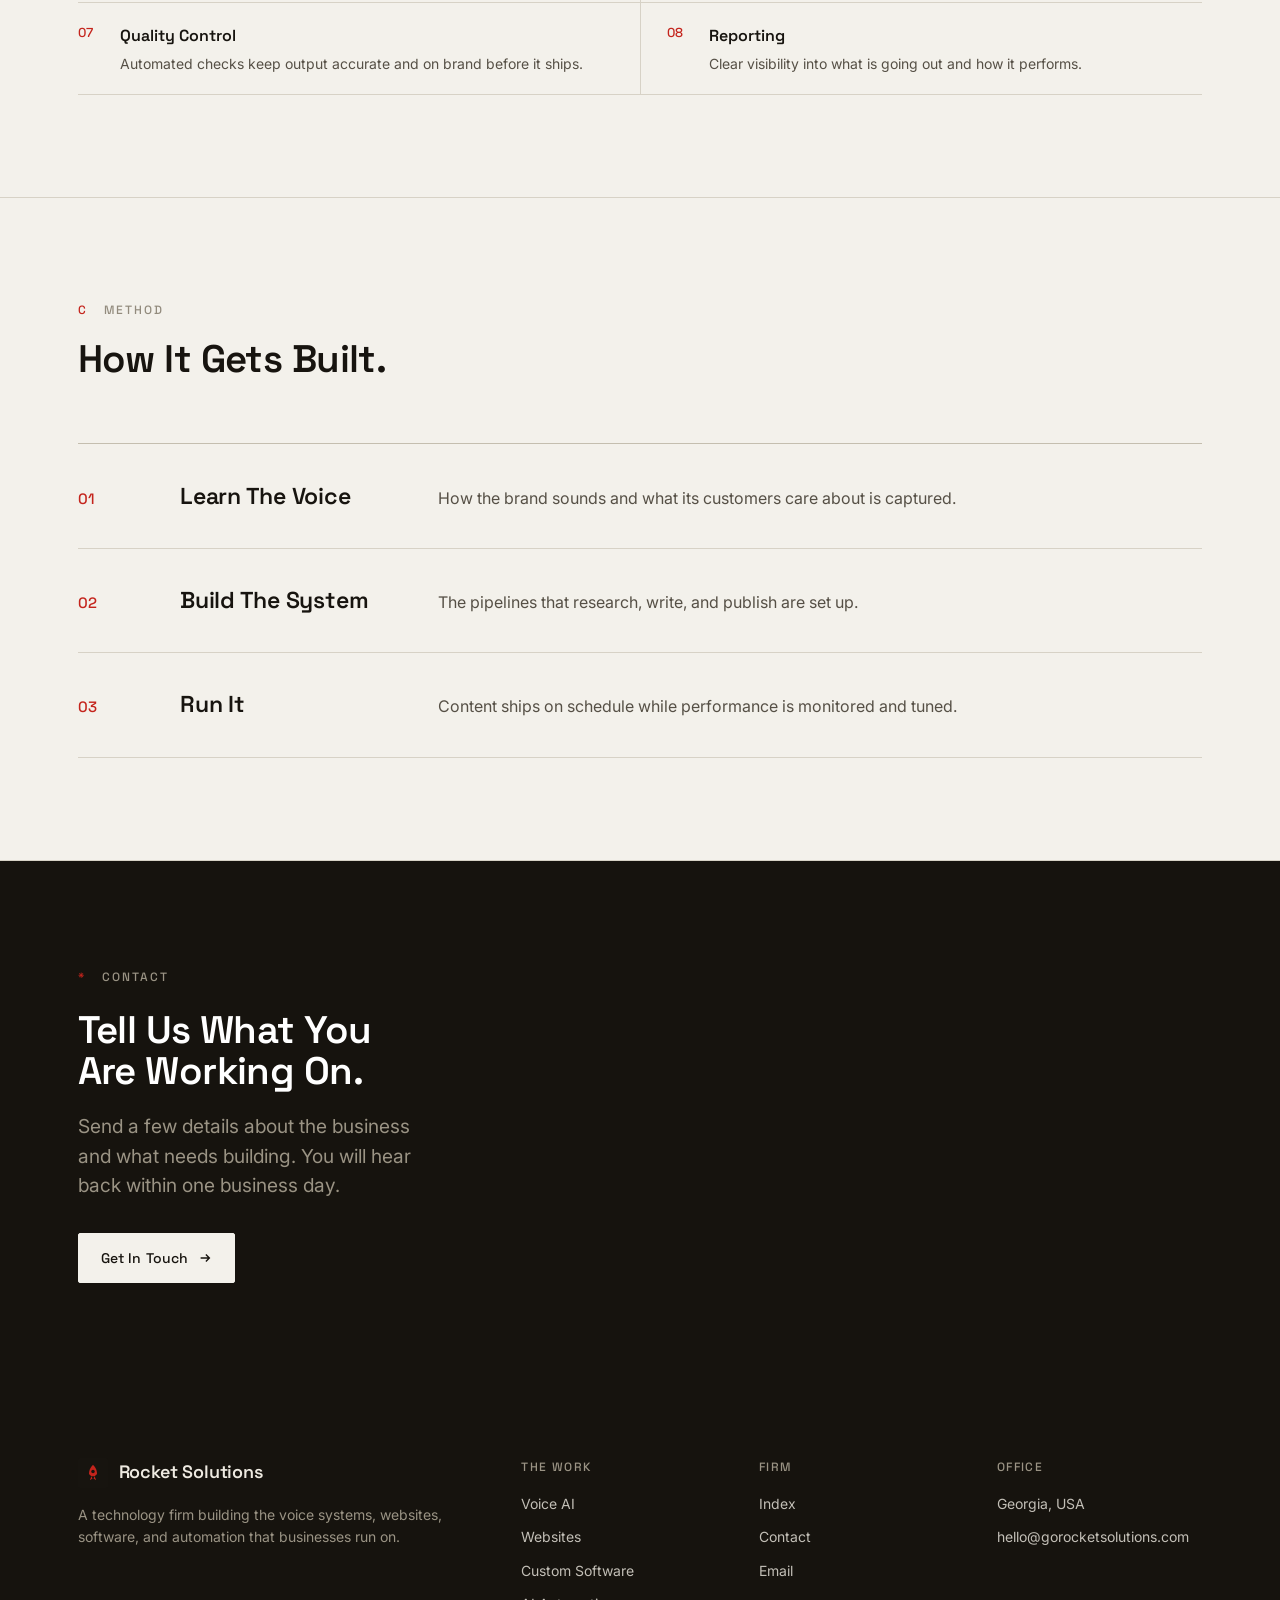
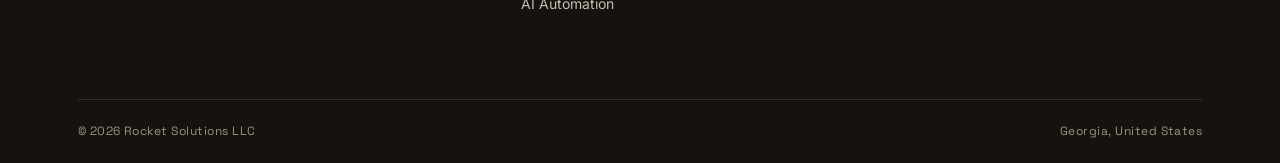
==== commit ee8ba056: "Rebuild site: rigid layout, Supabase contact form" ====
--- a/automation.html
+++ b/automation.html
@@ -4,55 +4,36 @@
 <meta charset="UTF-8" />
 <meta name="viewport" content="width=device-width, initial-scale=1.0" />
 <title>AI Automation | Rocket Solutions</title>
-<meta name="description" content="Content and marketing that research, write, and publish themselves on a schedule, without a hand on the keyboard." />
-<meta name="theme-color" content="#FBF7F1" />
+<meta name="description" content="Content and marketing systems that research, write, and publish on their own, on schedule." />
+<meta name="theme-color" content="#F3F1EB" />
 <script>document.documentElement.classList.add('js')</script>
 <link rel="icon" type="image/png" href="/logo.png" />
-<link rel="preconnect" href="https://api.fontshare.com" crossorigin />
-<link href="https://api.fontshare.com/v2/css?f[]=clash-display@500,600,700&f[]=satoshi@400,500,700&display=swap" rel="stylesheet" />
+<link rel="preconnect" href="https://fonts.googleapis.com" />
+<link rel="preconnect" href="https://fonts.gstatic.com" crossorigin />
+<link href="https://fonts.googleapis.com/css2?family=Space+Grotesk:wght@400;500;600;700&family=Inter:wght@400;500;600&display=swap" rel="stylesheet" />
 <link rel="stylesheet" href="styles.css" />
 <style>
-  .svc-hero { position: relative; overflow: hidden; padding: clamp(36px,5vw,72px) 0 clamp(56px,7vw,96px); }
-  .svc-hero .orb { position: absolute; border-radius: 50%; background: var(--grad-dawn); filter: blur(20px); pointer-events: none; }
-  .svc-hero .orb.a { width: 520px; height: 520px; right: -150px; top: -120px; opacity: .5; }
-  .svc-hero .orb.b { width: 300px; height: 300px; left: -160px; bottom: -40px; opacity: .32; }
-  .svc-hero .wrap { position: relative; z-index: 1; }
-  .svc-grid { display: grid; grid-template-columns: 1.1fr 0.9fr; gap: clamp(30px,5vw,68px); align-items: center; }
-  .svc-hero .eyebrow { margin-bottom: 26px; }
-  .svc-hero h1 { font-family: var(--display); font-weight: 600; font-size: clamp(40px,5.6vw,76px); line-height: 1.0; letter-spacing: -0.03em; margin-bottom: 24px; }
-  .svc-hero .lead { max-width: 32em; margin-bottom: 34px; }
-  .svc-actions { display: flex; gap: 15px; flex-wrap: wrap; }
-  .stage { position: relative; height: clamp(340px,38vw,440px); }
-  .stage-orb { position: absolute; inset: 8% 8% 8% 8%; border-radius: 46% 54% 52% 48% / 55% 48% 52% 45%; background: var(--grad-dawn); box-shadow: 0 40px 100px -40px rgba(240,67,42,.5); }
-  .stage-orb.inner { inset: 22% 20% 22% 20%; background: var(--grad-burn); opacity: .9; border-radius: 52% 48% 46% 54% / 48% 55% 45% 52%; }
-  .float-card { animation: bob 6s ease-in-out infinite; }
-  .float-card:nth-of-type(3) { animation-delay: -2s; } .float-card:nth-of-type(4) { animation-delay: -4s; }
-  @keyframes bob { 0%,100% { transform: translateY(0); } 50% { transform: translateY(-12px); } }
-  .fc-a { top: 4%; left: -4%; } .fc-b { top: 44%; right: -6%; } .fc-c { bottom: 4%; left: 12%; }
-
-  .stakes { padding: clamp(20px,3vw,32px) 0; }
-  .stakes-panel { position: relative; overflow: hidden; background: var(--grad-soft); border: 1px solid var(--line-2); border-radius: var(--r-lg); padding: clamp(36px,5vw,68px); }
-  .stakes-panel .sp-orb { position: absolute; right: -80px; bottom: -100px; width: 300px; height: 300px; border-radius: 50%; background: var(--grad-dawn); opacity: .5; filter: blur(14px); }
-  .stakes-panel .inner { position: relative; max-width: 30em; }
-  .stakes-panel .k { font-size: 14px; font-weight: 600; color: var(--red); letter-spacing: 0.02em; margin-bottom: 16px; }
-  .stakes-panel p { font-family: var(--display); font-weight: 500; font-size: clamp(24px,3.2vw,40px); line-height: 1.14; letter-spacing: -0.02em; }
-  .stakes-panel p .accent { color: var(--red); }
-
-  @media (max-width: 1000px) {
-    .svc-grid { grid-template-columns: 1fr; gap: 40px; }
-    .stage { max-width: 440px; }
-  }
-  @media (max-width: 760px) { .fc-a { left: 0; } .fc-b { right: 0; } }
+  .svc-hero { padding: clamp(48px,6vw,84px) 0 0; }
+  .svc-hero .label { display:block; margin-bottom: clamp(24px,3vw,36px); }
+  .svc-hero h1 { max-width: 15em; margin-bottom: clamp(24px,3vw,36px); }
+  .svc-hero .lead { max-width: 40em; padding-bottom: clamp(36px,4vw,52px); }
+  .contact-grid { display:grid; grid-template-columns: 0.8fr 1.2fr; gap: clamp(32px,5vw,72px); align-items:start; }
+  .cmeta { border-top:1px solid var(--line-strong); }
+  .cmeta .row { display:flex; flex-direction:column; gap:5px; padding:18px 0; border-bottom:1px solid var(--line); }
+  .cmeta .row .k { font-family:var(--display); font-size:12px; font-weight:500; letter-spacing:0.1em; text-transform:uppercase; color:var(--ink-3); }
+  .cmeta .row .v { font-size:16px; }
+  .cmeta .row a.v:hover { color:var(--red); }
+  form.rs-form { border:1px solid var(--line-strong); border-radius:var(--radius); padding: clamp(24px,3vw,40px); background:var(--panel); }
+  @media (max-width: 900px) { .contact-grid { grid-template-columns:1fr; } }
 </style>
 </head>
 <body>
 <svg width="0" height="0" style="position:absolute" aria-hidden="true"><defs>
-  <linearGradient id="burn" x1="0" y1="1" x2="1" y2="0"><stop offset="0%" stop-color="#F9743B"/><stop offset="55%" stop-color="#F0432A"/><stop offset="100%" stop-color="#C31C36"/></linearGradient>
   <symbol id="rs-monogram" viewBox="0 0 40 40">
-    <rect width="40" height="40" rx="11" fill="url(#burn)"/>
-    <path d="M20 8.5 C24.5 12.5 26 18 26 22.4 L22.4 25.8 H17.6 L14 22.4 C14 18 15.5 12.5 20 8.5 Z" fill="#fff"/>
-    <circle cx="20" cy="18" r="2.5" fill="#F0432A"/>
-    <path d="M17.6 25.8 L15.4 31.5 L19.2 28.8 Z M22.4 25.8 L24.6 31.5 L20.8 28.8 Z" fill="#fff" opacity=".92"/>
+    <rect width="40" height="40" rx="2" fill="#17140F"/>
+    <path d="M20 9 C24 12.6 25.4 17.4 25.4 21.4 L22.2 24.4 H17.8 L14.6 21.4 C14.6 17.4 16 12.6 20 9 Z" fill="#C4241C"/>
+    <circle cx="20" cy="18" r="2.3" fill="#17140F"/>
+    <path d="M17.8 24.4 L15.9 29.6 L19.3 27.2 Z M22.2 24.4 L24.1 29.6 L20.7 27.2 Z" fill="#C4241C"/>
   </symbol>
 </defs></svg><header class="nav" id="nav">
   <div class="wrap nav-inner">
@@ -60,131 +41,77 @@
       <svg class="monogram"><use href="#rs-monogram"/></svg>
       <span class="word">Rocket Solutions</span>
     </a>
-    <nav class="nav-menu" id="navMenu"><a class="item" href="index.html">Home</a><a class="item" href="voice-ai.html">Voice AI</a><a class="item" href="websites.html">Websites</a><a class="item" href="software.html">Software</a><a class="item active" href="automation.html">Automation</a><a class="item" href="contact.html">Contact</a></nav>
+    <nav class="nav-menu" id="navMenu"><a class="item" href="index.html">Index</a><a class="item" href="voice-ai.html">Voice AI</a><a class="item" href="websites.html">Websites</a><a class="item" href="software.html">Software</a><a class="item active" href="automation.html">Automation</a><a class="item" href="contact.html">Contact</a></nav>
     <div class="nav-right">
-      <a class="btn btn-primary desk" href="contact.html">Start a project <svg width="15" height="15" viewBox="0 0 16 16" fill="none" stroke="currentColor" stroke-width="1.8"><path d="M3 8h10M9 4l4 4-4 4"/></svg></a>
+      <a class="nav-cta" href="contact.html">Get In Touch</a>
       <button class="menu-toggle" id="menuToggle" aria-label="Menu" aria-expanded="false">
-        <svg width="22" height="22" viewBox="0 0 24 24" fill="none" stroke="currentColor" stroke-width="1.8"><line x1="3" y1="7" x2="21" y2="7"/><line x1="3" y1="12" x2="21" y2="12"/><line x1="3" y1="17" x2="21" y2="17"/></svg>
+        <svg width="20" height="20" viewBox="0 0 24 24" fill="none" stroke="currentColor" stroke-width="1.6"><line x1="3" y1="7" x2="21" y2="7"/><line x1="3" y1="12" x2="21" y2="12"/><line x1="3" y1="17" x2="21" y2="17"/></svg>
       </button>
     </div>
   </div>
 </header>
 <main>
   <section class="svc-hero">
-    <div class="orb a"></div><div class="orb b"></div>
     <div class="wrap">
-      <div class="svc-grid">
-        <div>
-          <span class="eyebrow"><span class="dot"></span> AI Automation</span>
-          <h1>Marketing that<br>runs while<br>you work.</h1>
-          <p class="lead">Staying visible online is a full time job you do not have time for. We build automated systems that research, write, and publish your content and social on a schedule, so your marketing keeps running while you run the business.</p>
-          <div class="svc-actions">
-            <a class="btn btn-primary" href="contact.html">Start a project <svg width="15" height="15" viewBox="0 0 16 16" fill="none" stroke="currentColor" stroke-width="1.8"><path d="M3 8h10M9 4l4 4-4 4"/></svg></a>
-            <a class="btn btn-ghost" href="#how">How it works</a>
-          </div>
-        </div>
-        <div class="stage" aria-hidden="true">
-          <div class="stage-orb"></div><div class="stage-orb inner"></div>
-          <div class="float-card fc-a">
-      <div class="fc-ic" style="background:var(--blush)"><svg width="20" height="20" viewBox="0 0 24 24" fill="none" stroke="#C31C36" stroke-width="2" stroke-linecap="round" stroke-linejoin="round"><path d="M12 20h9"/><path d="M16.5 3.5a2.1 2.1 0 0 1 3 3L7 19l-4 1 1-4 12.5-12.5Z"/></svg></div>
-      <div><div class="fc-k">New article</div><div class="fc-v">Published</div></div>
+      <span class="label"><span class="n">04</span> AI Automation</span>
+      <h1 class="h1">Marketing Systems That Run On Their Own.</h1>
+      <p class="lead">We build automated pipelines that research, write, and publish content and social on a schedule, so the marketing keeps running while the business runs itself.</p>
     </div>
-      <div class="float-card fc-b">
-      <div class="fc-ic" style="background:var(--blush)"><svg width="20" height="20" viewBox="0 0 24 24" fill="none" stroke="#C31C36" stroke-width="2" stroke-linecap="round" stroke-linejoin="round"><path d="M11 5 6 9H2v6h4l5 4V5Z"/><path d="M15.5 8.5a5 5 0 0 1 0 7"/><path d="M19 5a10 10 0 0 1 0 14"/></svg></div>
-      <div><div class="fc-k">Social post</div><div class="fc-v">Scheduled</div></div>
-    </div>
-      <div class="float-card fc-c">
-      <div class="fc-ic" style="background:var(--blush)"><svg width="20" height="20" viewBox="0 0 24 24" fill="none" stroke="#C31C36" stroke-width="2" stroke-linecap="round" stroke-linejoin="round"><path d="M21 12a9 9 0 1 1-3-6.7L21 8"/><path d="M21 3v5h-5"/></svg></div>
-      <div><div class="fc-k">Pipeline</div><div class="fc-v">Running</div></div>
-    </div>
-        </div>
-      </div>
-    </div>
+    <div class="wrap"><div class="masthead">
+      <div class="m-cell"><b>What It Is</b> Automation</div>
+      <div class="m-cell"><b>Runs</b> On Schedule</div>
+      <div class="m-cell"><b>Output</b> Content & Social</div>
+    </div></div>
   </section>
 
-  <section class="stakes">
+  <section class="section">
     <div class="wrap">
-      <div class="stakes-panel reveal">
-        <div class="sp-orb"></div>
-        <div class="inner">
-          <div class="k">The cost of going quiet</div>
-          <p>When your marketing stops, so does your pipeline. Staying consistent by hand is <span class="accent">the thing every busy owner drops first.</span></p>
-        </div>
+      <div class="sec-head reveal"><span class="label"><span class="n">A</span> What It Does</span>
+        <h2 class="h2">Consistent Output. Zero Overhead.</h2></div>
+      <div class="cols">
+        <div class="col reveal"><div class="c-n">A / Consistency</div><h4>Always Publishing</h4><p>Fresh content and posts go out on schedule, with no hand on the keyboard.</p></div>
+        <div class="col reveal"><div class="c-n">B / Cost</div><h4>No New Hires</h4><p>The work of a content team, handled by a system that runs itself.</p></div>
+        <div class="col reveal"><div class="c-n">C / Reach</div><h4>Compounding Visibility</h4><p>Steady, search ready output that builds presence month after month.</p></div>
       </div>
     </div>
   </section>
 
   <section class="section">
     <div class="wrap">
-      <div class="sec-head reveal"><span class="eyebrow"><span class="dot"></span> What you get</span>
-        <h2 class="h2">Consistent output, zero overhead.</h2></div>
-      <div class="outcomes" style="margin-top:clamp(40px,5vw,64px)">
-        <div class="outcome-card reveal">
-          <div class="oc-ic"><svg width="22" height="22" viewBox="0 0 24 24" fill="none" stroke="#C31C36" stroke-width="2" stroke-linecap="round" stroke-linejoin="round"><path d="M21 12a9 9 0 1 1-3-6.7L21 8"/><path d="M21 3v5h-5"/></svg></div>
-          <h4>Always publishing</h4><p>Fresh content and posts go out on schedule, without you lifting a finger.</p>
-        </div>
-        <div class="outcome-card reveal d1">
-          <div class="oc-ic"><svg width="22" height="22" viewBox="0 0 24 24" fill="none" stroke="#C31C36" stroke-width="2" stroke-linecap="round" stroke-linejoin="round"><circle cx="12" cy="12" r="9"/><path d="M12 7v5l3 2"/></svg></div>
-          <h4>No new hires</h4><p>The work of a content team, handled by a system that runs itself.</p>
-        </div>
-        <div class="outcome-card reveal d2">
-          <div class="oc-ic"><svg width="22" height="22" viewBox="0 0 24 24" fill="none" stroke="#C31C36" stroke-width="2" stroke-linecap="round" stroke-linejoin="round"><path d="M3 17l6-6 4 4 8-8M21 7v5M21 7h-5"/></svg></div>
-          <h4>Compounding reach</h4><p>Steady, search ready content that builds your visibility month after month.</p>
-        </div>
+      <div class="sec-head reveal"><span class="label"><span class="n">B</span> What Is Included</span>
+        <h2 class="h2">Everything In The Build.</h2></div>
+      <div class="spec">
+        <div class="spec-item"><span class="s-n">01</span><h5>Content Pipelines</h5><p>Systems that research, write, and format articles end to end.</p></div>
+        <div class="spec-item"><span class="s-n">02</span><h5>Automated Publishing</h5><p>New content goes live on a set schedule, hands free.</p></div>
+        <div class="spec-item"><span class="s-n">03</span><h5>Social Posting</h5><p>Posts created and scheduled across channels automatically.</p></div>
+        <div class="spec-item"><span class="s-n">04</span><h5>Performance Tracking</h5><p>The system watches what performs and leans into it.</p></div>
+        <div class="spec-item"><span class="s-n">05</span><h5>Lead Workflows</h5><p>Follow ups and nurture sequences that run on their own.</p></div>
+        <div class="spec-item"><span class="s-n">06</span><h5>Brand Consistency</h5><p>Everything sounds like the business, every time.</p></div>
+        <div class="spec-item"><span class="s-n">07</span><h5>Quality Control</h5><p>Automated checks keep output accurate and on brand before it ships.</p></div>
+        <div class="spec-item"><span class="s-n">08</span><h5>Reporting</h5><p>Clear visibility into what is going out and how it performs.</p></div>
       </div>
     </div>
   </section>
 
-  <section class="section" style="padding-top:0">
+  <section class="section">
     <div class="wrap">
-      <div class="sec-head reveal"><span class="eyebrow"><span class="dot"></span> What is included</span>
-        <h2 class="h2">Everything, handled for you.</h2></div>
-      <div class="included" style="margin-top:clamp(36px,4vw,52px)">
-        <div class="inc-item"><div class="ic"><svg width="15" height="15" viewBox="0 0 24 24" fill="none" stroke="#C31C36" stroke-width="2.4" stroke-linecap="round" stroke-linejoin="round"><path d="M4 12l5 5L20 6"/></svg></div>
-          <div><h5>Content pipelines</h5><p>Systems that research, write, and format articles end to end.</p></div></div>
-        <div class="inc-item"><div class="ic"><svg width="15" height="15" viewBox="0 0 24 24" fill="none" stroke="#C31C36" stroke-width="2.4" stroke-linecap="round" stroke-linejoin="round"><path d="M4 12l5 5L20 6"/></svg></div>
-          <div><h5>Automated publishing</h5><p>New content goes live on your site on a set schedule, hands free.</p></div></div>
-        <div class="inc-item"><div class="ic"><svg width="15" height="15" viewBox="0 0 24 24" fill="none" stroke="#C31C36" stroke-width="2.4" stroke-linecap="round" stroke-linejoin="round"><path d="M4 12l5 5L20 6"/></svg></div>
-          <div><h5>Social posting</h5><p>Posts created and scheduled across your channels automatically.</p></div></div>
-        <div class="inc-item"><div class="ic"><svg width="15" height="15" viewBox="0 0 24 24" fill="none" stroke="#C31C36" stroke-width="2.4" stroke-linecap="round" stroke-linejoin="round"><path d="M4 12l5 5L20 6"/></svg></div>
-          <div><h5>Performance tracking</h5><p>The system watches what performs and leans into what works.</p></div></div>
-        <div class="inc-item"><div class="ic"><svg width="15" height="15" viewBox="0 0 24 24" fill="none" stroke="#C31C36" stroke-width="2.4" stroke-linecap="round" stroke-linejoin="round"><path d="M4 12l5 5L20 6"/></svg></div>
-          <div><h5>Lead workflows</h5><p>Follow ups and nurture sequences that run on their own.</p></div></div>
-        <div class="inc-item"><div class="ic"><svg width="15" height="15" viewBox="0 0 24 24" fill="none" stroke="#C31C36" stroke-width="2.4" stroke-linecap="round" stroke-linejoin="round"><path d="M4 12l5 5L20 6"/></svg></div>
-          <div><h5>Brand consistency</h5><p>Everything sounds like you, every time, with no drift.</p></div></div>
-        <div class="inc-item"><div class="ic"><svg width="15" height="15" viewBox="0 0 24 24" fill="none" stroke="#C31C36" stroke-width="2.4" stroke-linecap="round" stroke-linejoin="round"><path d="M4 12l5 5L20 6"/></svg></div>
-          <div><h5>Quality control</h5><p>Automated checks keep the output accurate and on brand before it ships.</p></div></div>
-        <div class="inc-item"><div class="ic"><svg width="15" height="15" viewBox="0 0 24 24" fill="none" stroke="#C31C36" stroke-width="2.4" stroke-linecap="round" stroke-linejoin="round"><path d="M4 12l5 5L20 6"/></svg></div>
-          <div><h5>Reporting</h5><p>Clear visibility into what is going out and how it is doing.</p></div></div>
+      <div class="sec-head reveal"><span class="label"><span class="n">C</span> Method</span>
+        <h2 class="h2">How It Gets Built.</h2></div>
+      <div class="process">
+        <div class="process-row reveal"><span class="p-n">01</span><h4>Learn The Voice</h4><p>How the brand sounds and what its customers care about is captured.</p></div>
+        <div class="process-row reveal"><span class="p-n">02</span><h4>Build The System</h4><p>The pipelines that research, write, and publish are set up.</p></div>
+        <div class="process-row reveal"><span class="p-n">03</span><h4>Run It</h4><p>Content ships on schedule while performance is monitored and tuned.</p></div>
       </div>
     </div>
   </section>
 
-  <section class="section" id="how" style="padding-top:0">
+  <section class="section band-dark">
     <div class="wrap">
-      <div class="sec-head reveal"><span class="eyebrow"><span class="dot"></span> How it works</span>
-        <h2 class="h2">Live in weeks, not months.</h2></div>
-      <div class="stepline" style="margin-top:clamp(40px,5vw,64px)">
-        <div class="stepc reveal"><div class="sn">01</div>
-          <h4>We learn your voice</h4><p>We capture how your brand sounds and what your customers care about.</p></div>
-        <div class="stepc reveal d1"><div class="sn">02</div>
-          <h4>We build the system</h4><p>We set up the pipelines that research, write, and publish for you.</p></div>
-        <div class="stepc reveal d2"><div class="sn">03</div>
-          <h4>It runs on its own</h4><p>Content ships on schedule while we monitor and tune what performs.</p></div>
-      </div>
-    </div>
-  </section>
-
-  <section class="section tight">
-    <div class="wrap">
-      <div class="cta-band reveal">
-        <div class="cta-orb orb-a"></div><div class="cta-orb orb-b"></div>
-        <h2 class="h2">Put your marketing<br>on autopilot.</h2>
-        <p>Tell us where you want to show up. We will show you the system we would build to keep you visible without the manual work.</p>
-        <div class="cta-actions">
-          <a class="btn btn-white" href="contact.html">Start a project <svg width="15" height="15" viewBox="0 0 16 16" fill="none" stroke="currentColor" stroke-width="1.8"><path d="M3 8h10M9 4l4 4-4 4"/></svg></a>
-          <a class="btn" style="background:rgba(255,255,255,.1);color:#fff;border-color:rgba(255,255,255,.2)" href="index.html">Back to home</a>
-        </div>
+      <div class="reveal" style="max-width:22em">
+        <span class="label"><span class="n" style="color:var(--red)">*</span> Contact</span>
+        <h2 class="h2" style="margin:20px 0 20px">Tell Us What You Are Working On.</h2>
+        <p class="lead" style="margin-bottom:32px">Send a few details about the business and what needs building. You will hear back within one business day.</p>
+        <a class="btn btn-invert" href="contact.html">Get In Touch <svg width="14" height="14" viewBox="0 0 16 16" fill="none" stroke="currentColor" stroke-width="1.6"><path d="M3 8h10M9 4l4 4-4 4"/></svg></a>
       </div>
     </div>
   </section>
@@ -194,21 +121,21 @@
     <div class="foot-top">
       <div class="foot-brand">
         <a class="brand" href="index.html"><svg class="monogram"><use href="#rs-monogram"/></svg><span class="word">Rocket Solutions</span></a>
-        <p>A technology firm that builds the systems businesses run on. Georgia based, delivering nationwide.</p>
+        <p>A technology firm building the voice systems, websites, software, and automation that businesses run on.</p>
       </div>
-      <div class="foot-col"><div class="h">Capabilities</div>
+      <div class="foot-col"><div class="h">The Work</div>
         <a href="voice-ai.html">Voice AI</a><a href="websites.html">Websites</a><a href="software.html">Custom Software</a><a href="automation.html">AI Automation</a></div>
       <div class="foot-col"><div class="h">Firm</div>
-        <a href="index.html">Home</a><a href="contact.html">Contact</a><a href="mailto:hello@gorocketsolutions.com">Email us</a></div>
-      <div class="foot-col"><div class="h">Get started</div>
-        <a href="contact.html">Start a project</a><a href="contact.html">Book a call</a></div>
+        <a href="index.html">Index</a><a href="contact.html">Contact</a><a href="mailto:hello@gorocketsolutions.com">Email</a></div>
+      <div class="foot-col"><div class="h">Office</div>
+        <a href="#">Georgia, USA</a><a href="mailto:hello@gorocketsolutions.com">hello@gorocketsolutions.com</a></div>
     </div>
     <div class="foot-bottom">
-      <span>&copy; 2026 Rocket Solutions LLC. All rights reserved.</span>
+      <span>&copy; 2026 Rocket Solutions LLC</span>
       <span>Georgia, United States</span>
     </div>
   </div>
 </footer>
 <script src="app.js"></script>
 </body>
-</html>
+</html>
--- a/styles.css
+++ b/styles.css
@@ -1,59 +1,32 @@
 /* ============================================================
    ROCKET SOLUTIONS - Design System
-   Warm dawn-light canvas, big bubbly rounded surfaces,
-   Rocket red as the single vivid accent. Corporate polish.
+   Rigid, structured, editorial. Hairline rules, strict grid,
+   sharp edges, Title Case headings, one restrained accent.
    ============================================================ */
 
 :root {
-  /* canvas + surfaces */
-  --paper: #FBF7F1;
-  --paper-2: #F5ECE1;
-  --cloud: #FFFFFF;
-  --blush: #FCE7DD;
-  --blush-2: #FBD3C4;
-  --peach: #FFC9AE;
-
-  /* ink */
-  --ink: #1C1712;
-  --ink-2: #6E6459;
-  --ink-3: #A79C8E;
-
-  /* brand */
-  --red: #F0432A;
-  --red-deep: #C31C36;
-  --orange: #F9743B;
-
-  /* lines + dark */
-  --line: #EBE1D4;
-  --line-2: #F0E7DB;
-  --dark: #1B1611;
-  --paper-on-dark: #F6EFE6;
-  --ink2-on-dark: #A79C8E;
-
-  /* gradients */
-  --grad-dawn: linear-gradient(135deg, #FFD9B8 0%, #FBC0AC 42%, #F58C6B 100%);
-  --grad-burn: linear-gradient(120deg, #F9743B 0%, #F0432A 55%, #C31C36 100%);
-  --grad-soft: linear-gradient(180deg, #FCE7DD 0%, #FBF7F1 100%);
-
-  /* type */
-  --display: 'Clash Display', 'Satoshi', system-ui, sans-serif;
-  --body: 'Satoshi', system-ui, sans-serif;
-
-  /* radii */
-  --r-pill: 999px;
-  --r-lg: 34px;
-  --r-md: 26px;
-  --r-sm: 16px;
-
-  /* shadow */
-  --sh-card: 0 2px 6px rgba(28,23,18,.04), 0 26px 60px -34px rgba(28,23,18,.32);
-  --sh-float: 0 4px 12px rgba(28,23,18,.06), 0 44px 90px -46px rgba(28,23,18,.4);
-  --sh-btn: 0 12px 28px -12px rgba(240,67,42,.55);
-
-  /* layout */
-  --maxw: 1220px;
-  --gutter: clamp(22px, 5vw, 68px);
-  --section: clamp(84px, 12vw, 168px);
+  --paper: #F3F1EB;
+  --paper-2: #EDEAE1;
+  --panel: #FBFAF6;
+  --ink: #17140F;
+  --ink-2: #565046;
+  --ink-3: #928B7D;
+  --line: #D7D2C6;
+  --line-strong: #C4BEAF;
+  --red: #C4241C;
+  --red-ink: #9E1B15;
+  --dark: #16130E;
+  --paper-on-dark: #EEEAE1;
+  --ink2-on-dark: #9A9384;
+  --line-on-dark: #33302A;
+
+  --display: 'Space Grotesk', system-ui, sans-serif;
+  --body: 'Inter', system-ui, sans-serif;
+
+  --maxw: 1240px;
+  --gutter: clamp(20px, 4.5vw, 64px);
+  --section: clamp(64px, 8vw, 120px);
+  --radius: 2px;
 }
 
 * { box-sizing: border-box; margin: 0; padding: 0; }
@@ -63,8 +36,8 @@
   background: var(--paper);
   color: var(--ink);
   font-family: var(--body);
-  font-size: 18px;
-  line-height: 1.62;
+  font-size: 16px;
+  line-height: 1.6;
   -webkit-font-smoothing: antialiased;
   text-rendering: optimizeLegibility;
   overflow-x: hidden;
@@ -75,195 +48,201 @@
 
 .wrap { width: 100%; max-width: var(--maxw); margin: 0 auto; padding: 0 var(--gutter); }
 
-/* ---------- type helpers ---------- */
-.display { font-family: var(--display); font-weight: 600; letter-spacing: -0.02em; line-height: 1.04; }
-.h1 { font-family: var(--display); font-weight: 600; font-size: clamp(46px, 7.2vw, 100px); line-height: 0.99; letter-spacing: -0.035em; }
-.h2 { font-family: var(--display); font-weight: 600; font-size: clamp(32px, 4.6vw, 58px); line-height: 1.04; letter-spacing: -0.025em; }
-.h3 { font-family: var(--display); font-weight: 600; font-size: clamp(22px, 2.5vw, 30px); line-height: 1.1; letter-spacing: -0.015em; }
-.lead { font-size: clamp(18px, 1.7vw, 22px); color: var(--ink-2); line-height: 1.55; }
+/* ---------- type ---------- */
+.h1 { font-family: var(--display); font-weight: 600; font-size: clamp(32px, 4.4vw, 60px); line-height: 1.04; letter-spacing: -0.02em; }
+.h2 { font-family: var(--display); font-weight: 600; font-size: clamp(25px, 3vw, 40px); line-height: 1.08; letter-spacing: -0.015em; }
+.h3 { font-family: var(--display); font-weight: 600; font-size: clamp(19px, 1.7vw, 23px); line-height: 1.15; letter-spacing: -0.01em; }
+.lead { font-size: clamp(17px, 1.5vw, 20px); line-height: 1.55; color: var(--ink-2); }
+.muted { color: var(--ink-2); }
+
+.label {
+  font-family: var(--display);
+  font-size: 12px; font-weight: 500; letter-spacing: 0.16em; text-transform: uppercase;
+  color: var(--ink-3);
+}
+.label .n { color: var(--red); margin-right: 12px; }
+
 .accent { color: var(--red); }
-
-.eyebrow {
-  display: inline-flex; align-items: center; gap: 9px;
-  background: var(--blush); color: var(--red-deep);
-  font-size: 13px; font-weight: 600; letter-spacing: 0.02em;
-  padding: 8px 16px 8px 13px; border-radius: var(--r-pill);
-}
-.eyebrow .dot { width: 7px; height: 7px; border-radius: 50%; background: var(--red); }
-.eyebrow.on-dark { background: rgba(255,255,255,.08); color: var(--peach); }
-
-/* ---------- buttons ---------- */
+.rule { height: 1px; background: var(--line); border: 0; width: 100%; }
+
+/* ---------- buttons / links ---------- */
 .btn {
   display: inline-flex; align-items: center; gap: 10px;
-  font-family: var(--body); font-weight: 600; font-size: 16px;
-  padding: 15px 28px; border-radius: var(--r-pill); cursor: pointer;
-  border: 1.5px solid transparent; white-space: nowrap;
-  transition: transform .2s cubic-bezier(.2,.8,.2,1), box-shadow .25s ease, background .2s ease, color .2s ease, border-color .2s ease;
-}
-.btn svg { transition: transform .25s ease; }
+  font-family: var(--display); font-weight: 500; font-size: 14px; letter-spacing: 0.01em;
+  padding: 13px 22px; border-radius: var(--radius); border: 1px solid var(--ink);
+  background: var(--ink); color: var(--paper); cursor: pointer;
+  transition: background .18s ease, color .18s ease, border-color .18s ease;
+}
+.btn svg { transition: transform .2s ease; }
 .btn:hover svg { transform: translateX(3px); }
-.btn-primary { background: var(--red); color: #fff; box-shadow: var(--sh-btn); }
-.btn-primary:hover { transform: translateY(-2px); box-shadow: 0 18px 40px -14px rgba(240,67,42,.7); }
-.btn-ghost { background: var(--cloud); color: var(--ink); border-color: var(--line); }
-.btn-ghost:hover { border-color: var(--ink); transform: translateY(-2px); }
-.btn-dark { background: var(--ink); color: var(--paper); }
-.btn-dark:hover { transform: translateY(-2px); box-shadow: 0 18px 40px -18px rgba(28,23,18,.5); }
-.btn-white { background: #fff; color: var(--ink); }
-.btn-white:hover { transform: translateY(-2px); }
+.btn:hover { background: transparent; color: var(--ink); }
+.btn-ghost { background: transparent; color: var(--ink); border-color: var(--line-strong); }
+.btn-ghost:hover { background: var(--ink); color: var(--paper); border-color: var(--ink); }
+.btn-invert { background: var(--paper); color: var(--ink); border-color: var(--paper); }
+.btn-invert:hover { background: transparent; color: var(--paper); border-color: var(--paper); }
+
+.textlink {
+  display: inline-flex; align-items: center; gap: 8px;
+  font-family: var(--display); font-weight: 500; font-size: 14px; letter-spacing: 0.02em;
+  color: var(--ink); border-bottom: 1px solid var(--ink); padding-bottom: 2px;
+  transition: color .18s ease, border-color .18s ease, gap .2s ease;
+}
+.textlink:hover { color: var(--red); border-color: var(--red); gap: 12px; }
+.textlink svg { transition: transform .2s ease; }
+.textlink:hover svg { transform: translateX(3px); }
 
 /* ---------- nav ---------- */
-header.nav {
-  position: sticky; top: 0; z-index: 60;
-  padding: 14px 0;
-  background: transparent;
-  transition: background .3s ease, box-shadow .3s ease, padding .3s ease;
-}
-header.nav.scrolled { background: rgba(251,247,241,.82); backdrop-filter: blur(16px); box-shadow: 0 1px 0 var(--line); padding: 10px 0; }
-.nav-inner { display: flex; align-items: center; justify-content: space-between; }
+header.nav { position: sticky; top: 0; z-index: 60; background: var(--paper); border-bottom: 1px solid var(--line); }
+.nav-inner { display: flex; align-items: stretch; justify-content: space-between; height: 66px; }
 .brand { display: flex; align-items: center; gap: 11px; }
-.brand .monogram { width: 38px; height: 38px; border-radius: 11px; flex-shrink: 0; }
-.brand .word { font-family: var(--display); font-weight: 600; font-size: 21px; letter-spacing: -0.02em; }
-.nav-menu { display: flex; align-items: center; gap: 8px; background: rgba(255,255,255,.6); border: 1px solid var(--line); backdrop-filter: blur(10px); padding: 6px; border-radius: var(--r-pill); }
-.nav-menu a.item { font-size: 15px; font-weight: 500; color: var(--ink-2); padding: 9px 17px; border-radius: var(--r-pill); transition: background .2s ease, color .2s ease; }
-.nav-menu a.item:hover, .nav-menu a.item.active { background: var(--paper); color: var(--ink); }
-.nav-right { display: flex; align-items: center; gap: 14px; }
-.menu-toggle { display: none; background: var(--cloud); border: 1px solid var(--line); border-radius: 12px; width: 44px; height: 44px; align-items: center; justify-content: center; color: var(--ink); cursor: pointer; }
+.brand .monogram { width: 30px; height: 30px; flex-shrink: 0; }
+.brand .word { font-family: var(--display); font-weight: 600; font-size: 18px; letter-spacing: -0.01em; }
+.nav-menu { display: flex; align-items: stretch; }
+.nav-menu a.item {
+  display: flex; align-items: center; padding: 0 18px;
+  font-family: var(--display); font-size: 13px; font-weight: 500; letter-spacing: 0.04em;
+  color: var(--ink-2); border-left: 1px solid var(--line); transition: color .18s ease, background .18s ease;
+}
+.nav-menu a.item:first-child { border-left: 0; }
+.nav-menu a.item:hover, .nav-menu a.item.active { color: var(--ink); background: var(--paper-2); }
+.nav-right { display: flex; align-items: stretch; }
+.nav-right .nav-cta {
+  display: flex; align-items: center; gap: 8px; padding: 0 22px;
+  background: var(--ink); color: var(--paper); font-family: var(--display); font-weight: 500; font-size: 13px; letter-spacing: 0.04em;
+  transition: background .18s ease;
+}
+.nav-right .nav-cta:hover { background: var(--red); }
+.menu-toggle { display: none; align-items: center; justify-content: center; width: 56px; border: 0; border-left: 1px solid var(--line); background: transparent; color: var(--ink); cursor: pointer; }
 
 /* ---------- section shell ---------- */
 .section { padding: var(--section) 0; }
-.section.tight { padding: clamp(56px, 8vw, 104px) 0; }
-.sec-head { max-width: 760px; }
-.sec-head.center { margin: 0 auto; text-align: center; }
-.sec-head .eyebrow { margin-bottom: 22px; }
-.sec-head .lead { margin-top: 20px; }
-
-/* ---------- floating outcome cards (hero signature) ---------- */
-.float-card {
-  position: absolute; background: var(--cloud); border: 1px solid var(--line-2);
-  border-radius: var(--r-md); box-shadow: var(--sh-float); padding: 16px 18px;
-  display: flex; align-items: center; gap: 12px;
-}
-.float-card .fc-ic { width: 42px; height: 42px; border-radius: 13px; display: flex; align-items: center; justify-content: center; flex-shrink: 0; }
-.float-card .fc-k { font-size: 12px; color: var(--ink-3); font-weight: 500; }
-.float-card .fc-v { font-family: var(--display); font-weight: 600; font-size: 17px; letter-spacing: -0.01em; }
-
-/* ---------- generic bubbly card ---------- */
-.card {
-  background: var(--cloud); border: 1px solid var(--line-2);
-  border-radius: var(--r-lg); padding: clamp(26px, 3vw, 40px);
-  box-shadow: var(--sh-card); transition: transform .3s cubic-bezier(.2,.8,.2,1), box-shadow .3s ease;
-}
-.card.hoverable:hover { transform: translateY(-6px); box-shadow: var(--sh-float); }
-
-/* ---------- service tiles (home) ---------- */
-.tiles { display: grid; grid-template-columns: repeat(2, 1fr); gap: clamp(18px, 2vw, 26px); }
-.tile {
-  position: relative; display: flex; flex-direction: column; justify-content: space-between; gap: 40px;
-  min-height: 300px; background: var(--cloud); border: 1px solid var(--line-2);
-  border-radius: var(--r-lg); padding: clamp(28px, 3vw, 42px); overflow: hidden;
-  box-shadow: var(--sh-card); transition: transform .3s cubic-bezier(.2,.8,.2,1), box-shadow .3s ease;
-}
-.tile:hover { transform: translateY(-6px); box-shadow: var(--sh-float); }
-.tile .tile-orb { position: absolute; right: -60px; top: -60px; width: 200px; height: 200px; border-radius: 50%; background: var(--grad-dawn); opacity: .5; filter: blur(6px); transition: transform .5s ease, opacity .4s ease; }
-.tile:hover .tile-orb { transform: scale(1.15); opacity: .7; }
-.tile .tile-ic { position: relative; width: 54px; height: 54px; border-radius: 16px; background: var(--blush); display: flex; align-items: center; justify-content: center; color: var(--red-deep); }
-.tile .tile-body { position: relative; }
-.tile .tile-tag { font-size: 13px; font-weight: 600; color: var(--red); letter-spacing: 0.02em; margin-bottom: 12px; }
-.tile h3 { font-family: var(--display); font-weight: 600; font-size: clamp(24px, 2.6vw, 31px); letter-spacing: -0.02em; line-height: 1.06; margin-bottom: 12px; }
-.tile p { color: var(--ink-2); font-size: 16px; }
-.tile .tile-go { position: relative; display: inline-flex; align-items: center; gap: 8px; font-weight: 600; color: var(--ink); font-size: 15px; }
-.tile:hover .tile-go { color: var(--red); }
-.tile .tile-go svg { transition: transform .25s ease; }
-.tile:hover .tile-go svg { transform: translateX(4px); }
-
-/* ---------- outcome grid (service pages) ---------- */
-.outcomes { display: grid; grid-template-columns: repeat(3, 1fr); gap: clamp(16px, 2vw, 24px); }
-.outcome-card { background: var(--cloud); border: 1px solid var(--line-2); border-radius: var(--r-md); padding: clamp(24px, 2.6vw, 34px); box-shadow: var(--sh-card); }
-.outcome-card .oc-ic { width: 48px; height: 48px; border-radius: 14px; background: var(--blush); color: var(--red-deep); display: flex; align-items: center; justify-content: center; margin-bottom: 22px; }
-.outcome-card h4 { font-family: var(--display); font-weight: 600; font-size: 20px; letter-spacing: -0.01em; margin-bottom: 10px; }
-.outcome-card p { color: var(--ink-2); font-size: 15.5px; }
-
-/* ---------- included list ---------- */
-.included { display: grid; grid-template-columns: repeat(2, 1fr); gap: 2px 48px; }
-.inc-item { display: flex; align-items: flex-start; gap: 14px; padding: 20px 0; border-bottom: 1px solid var(--line); }
-.inc-item .ic { width: 26px; height: 26px; border-radius: 8px; background: var(--blush); color: var(--red-deep); flex-shrink: 0; display: flex; align-items: center; justify-content: center; margin-top: 1px; }
-.inc-item h5 { font-weight: 600; font-size: 17px; margin-bottom: 3px; }
-.inc-item p { color: var(--ink-2); font-size: 14.5px; line-height: 1.5; }
-
-/* ---------- steps (how it works) ---------- */
-.stepline { display: grid; grid-template-columns: repeat(3, 1fr); gap: clamp(18px, 2vw, 28px); }
-.stepc { background: var(--cloud); border: 1px solid var(--line-2); border-radius: var(--r-md); padding: clamp(24px, 2.6vw, 34px); box-shadow: var(--sh-card); }
-.stepc .sn { font-family: var(--display); font-weight: 600; font-size: 15px; color: var(--red); background: var(--blush); width: 40px; height: 40px; border-radius: var(--r-pill); display: flex; align-items: center; justify-content: center; margin-bottom: 22px; }
-.stepc h4 { font-family: var(--display); font-weight: 600; font-size: 21px; letter-spacing: -0.01em; margin-bottom: 10px; }
-.stepc p { color: var(--ink-2); font-size: 15.5px; }
-
-/* ---------- CTA band ---------- */
-.cta-band { position: relative; overflow: hidden; background: var(--dark); color: var(--paper-on-dark); border-radius: var(--r-lg); padding: clamp(48px, 7vw, 96px) clamp(28px, 5vw, 80px); text-align: center; }
-.cta-band .cta-orb { position: absolute; border-radius: 50%; background: var(--grad-burn); filter: blur(10px); opacity: .55; }
-.cta-band .orb-a { width: 320px; height: 320px; left: -120px; bottom: -160px; }
-.cta-band .orb-b { width: 260px; height: 260px; right: -110px; top: -140px; opacity: .4; }
-.cta-band > * { position: relative; }
-.cta-band h2 { color: #fff; margin-bottom: 20px; }
-.cta-band p { color: var(--ink2-on-dark); max-width: 34em; margin: 0 auto 36px; font-size: clamp(17px,1.6vw,20px); }
-.cta-actions { display: flex; gap: 16px; justify-content: center; flex-wrap: wrap; }
+.section.tight { padding: clamp(48px,6vw,80px) 0; }
+.section + .section { border-top: 1px solid var(--line); }
+.sec-head { display: grid; grid-template-columns: 1fr; gap: 18px; max-width: 820px; margin-bottom: clamp(40px,5vw,64px); }
+.sec-head .lead { max-width: 44em; }
+
+/* two-column labelled block (label left, content right) */
+.block { display: grid; grid-template-columns: 240px 1fr; gap: clamp(24px,4vw,72px); }
+.block > .block-label { position: sticky; top: 90px; align-self: start; }
+
+/* ---------- index rows (capabilities / lists) ---------- */
+.index { border-top: 1px solid var(--line-strong); }
+.index-row {
+  display: grid; grid-template-columns: 64px 1.1fr 1.4fr auto; gap: clamp(16px,3vw,48px);
+  align-items: baseline; padding: clamp(24px,3vw,38px) 0; border-bottom: 1px solid var(--line);
+  transition: background .2s ease;
+}
+a.index-row:hover { background: var(--paper-2); }
+.index-row .ix-n { font-family: var(--display); font-weight: 500; font-size: 15px; color: var(--red); }
+.index-row .ix-title { font-family: var(--display); font-weight: 600; font-size: clamp(20px,2.1vw,27px); letter-spacing: -0.01em; line-height: 1.1; }
+.index-row .ix-desc { color: var(--ink-2); font-size: 16px; line-height: 1.5; }
+.index-row .ix-go { display: inline-flex; align-items: center; gap: 8px; font-family: var(--display); font-size: 13px; font-weight: 500; letter-spacing: 0.04em; color: var(--ink-3); white-space: nowrap; }
+a.index-row:hover .ix-go { color: var(--red); }
+.index-row .ix-go svg { transition: transform .2s ease; }
+a.index-row:hover .ix-go svg { transform: translateX(4px); }
+
+/* ---------- ruled columns (outcomes / results) ---------- */
+.cols { display: grid; grid-template-columns: repeat(3, 1fr); border-top: 1px solid var(--line-strong); }
+.col { padding: clamp(26px,3vw,40px) clamp(20px,2.4vw,32px) clamp(30px,4vw,48px) 0; border-bottom: 1px solid var(--line); }
+.col + .col { border-left: 1px solid var(--line); padding-left: clamp(20px,2.4vw,32px); }
+.col .c-n { font-family: var(--display); font-weight: 500; font-size: 13px; letter-spacing: 0.14em; text-transform: uppercase; color: var(--red); margin-bottom: 20px; }
+.col h4 { font-family: var(--display); font-weight: 600; font-size: clamp(18px,1.7vw,22px); letter-spacing: -0.01em; margin-bottom: 10px; }
+.col p { color: var(--ink-2); font-size: 15.5px; line-height: 1.55; }
+
+/* ---------- process (numbered, ruled) ---------- */
+.process { border-top: 1px solid var(--line-strong); }
+.process-row { display: grid; grid-template-columns: 64px 220px 1fr; gap: clamp(16px,3vw,48px); align-items: baseline; padding: clamp(22px,2.6vw,34px) 0; border-bottom: 1px solid var(--line); }
+.process-row .p-n { font-family: var(--display); font-weight: 500; font-size: 15px; color: var(--red); }
+.process-row h4 { font-family: var(--display); font-weight: 600; font-size: clamp(19px,1.8vw,24px); letter-spacing: -0.01em; }
+.process-row p { color: var(--ink-2); font-size: 16px; line-height: 1.55; max-width: 44em; }
+
+/* ---------- included list (what it is) ---------- */
+.spec { display: grid; grid-template-columns: 1fr 1fr; border-top: 1px solid var(--line-strong); }
+.spec-item { padding: 20px clamp(20px,2vw,28px) 20px 0; border-bottom: 1px solid var(--line); display: grid; grid-template-columns: 28px 1fr; gap: 4px 14px; }
+.spec-item:nth-child(2n) { border-left: 1px solid var(--line); padding-left: clamp(20px,2vw,28px); }
+.spec-item .s-n { font-family: var(--display); font-size: 13px; font-weight: 500; color: var(--red); grid-row: span 2; }
+.spec-item h5 { font-family: var(--display); font-weight: 600; font-size: 16px; }
+.spec-item p { color: var(--ink-2); font-size: 14px; line-height: 1.5; }
+
+/* ---------- masthead meta ---------- */
+.masthead { display: flex; flex-wrap: wrap; gap: 0; border-top: 1px solid var(--line); border-bottom: 1px solid var(--line); }
+.masthead .m-cell { padding: 14px clamp(16px,2vw,26px); border-left: 1px solid var(--line); font-family: var(--display); font-size: 12px; letter-spacing: 0.1em; text-transform: uppercase; color: var(--ink-2); }
+.masthead .m-cell:first-child { border-left: 0; padding-left: 0; }
+.masthead .m-cell b { color: var(--ink); font-weight: 600; }
+
+/* ---------- serve / tags ---------- */
+.tags { display: flex; flex-wrap: wrap; border-top: 1px solid var(--line); border-left: 1px solid var(--line); }
+.tags span { padding: 14px 22px; border-right: 1px solid var(--line); border-bottom: 1px solid var(--line); font-family: var(--display); font-size: 14px; font-weight: 500; letter-spacing: 0.02em; }
+
+/* ---------- contact / dark band ---------- */
+.band-dark { background: var(--dark); color: var(--paper-on-dark); }
+.band-dark .label { color: var(--ink2-on-dark); }
+.band-dark .h2 { color: #fff; }
+.band-dark .lead { color: var(--ink2-on-dark); }
+.band-dark .rule { background: var(--line-on-dark); }
 
 /* ---------- forms ---------- */
-form.card .field { margin-bottom: 20px; }
-.field label { display: block; font-size: 14px; font-weight: 600; margin-bottom: 8px; }
+.field { margin-bottom: 18px; }
+.field label { display: block; font-family: var(--display); font-size: 12px; font-weight: 500; letter-spacing: 0.08em; text-transform: uppercase; color: var(--ink-2); margin-bottom: 8px; }
 .field label .req { color: var(--red); }
 .field input, .field select, .field textarea {
-  width: 100%; background: var(--paper); border: 1.5px solid var(--line); border-radius: 14px;
-  color: var(--ink); font-family: var(--body); font-size: 16px; padding: 14px 16px;
-  transition: border-color .2s ease, box-shadow .2s ease, background .2s ease;
-}
-.field input:hover, .field select:hover, .field textarea:hover { border-color: var(--ink-3); }
+  width: 100%; background: var(--panel); border: 1px solid var(--line-strong); border-radius: var(--radius);
+  color: var(--ink); font-family: var(--body); font-size: 15px; padding: 12px 14px;
+  transition: border-color .18s ease, box-shadow .18s ease;
+}
 .field textarea { resize: vertical; min-height: 120px; }
-.field select { appearance: none; cursor: pointer; background-image: url("data:image/svg+xml;utf8,<svg xmlns='http://www.w3.org/2000/svg' width='12' height='12' viewBox='0 0 12 12'><path d='M2 4l4 4 4-4' fill='none' stroke='%236E6459' stroke-width='1.5'/></svg>"); background-repeat: no-repeat; background-position: right 16px center; }
+.field select { appearance: none; cursor: pointer; background-image: url("data:image/svg+xml;utf8,<svg xmlns='http://www.w3.org/2000/svg' width='12' height='12' viewBox='0 0 12 12'><path d='M2 4l4 4 4-4' fill='none' stroke='%23565046' stroke-width='1.4'/></svg>"); background-repeat: no-repeat; background-position: right 14px center; }
 .field input::placeholder, .field textarea::placeholder { color: var(--ink-3); }
-.field input:focus, .field select:focus, .field textarea:focus { outline: none; background: var(--cloud); border-color: var(--red); box-shadow: 0 0 0 4px rgba(240,67,42,.12); }
+.field input:focus, .field select:focus, .field textarea:focus { outline: none; border-color: var(--red); box-shadow: 0 0 0 2px rgba(196,36,28,.14); }
 .field-row { display: grid; grid-template-columns: 1fr 1fr; gap: 16px; }
-.form-status { display: none; margin-top: 16px; padding: 14px 16px; border-radius: 12px; font-size: 15px; }
-.form-status.ok { display: block; background: var(--blush); color: var(--red-deep); }
-.form-status.err { display: block; background: #fdeaea; border: 1px solid #e7b4b4; color: #7d1f1f; }
-.form-note { font-size: 13.5px; color: var(--ink-3); text-align: center; margin-top: 14px; }
+.form-status { display: none; margin-top: 14px; padding: 12px 14px; border-radius: var(--radius); font-size: 14px; }
+.form-status.ok { display: block; background: var(--paper-2); border: 1px solid var(--line-strong); color: var(--ink); }
+.form-status.err { display: block; background: #f7e4e2; border: 1px solid #dcaeaa; color: #7d1f1f; }
+.form-note { font-size: 12.5px; color: var(--ink-3); margin-top: 12px; }
 
 /* ---------- footer ---------- */
-footer.site { background: var(--dark); color: var(--paper-on-dark); border-radius: var(--r-lg) var(--r-lg) 0 0; margin-top: 40px; padding: clamp(56px,7vw,88px) 0 40px; }
-.foot-top { display: grid; grid-template-columns: 1.5fr 1fr 1fr 1fr; gap: 40px; margin-bottom: 56px; }
-.foot-brand .brand .word { color: var(--paper-on-dark); }
-.foot-brand p { color: var(--ink2-on-dark); font-size: 15px; max-width: 26em; margin-top: 18px; }
-.foot-col .h { font-size: 13px; font-weight: 600; letter-spacing: 0.06em; color: var(--ink2-on-dark); text-transform: uppercase; margin-bottom: 18px; }
-.foot-col a { display: block; color: var(--paper-on-dark); opacity: .82; font-size: 15px; margin-bottom: 12px; transition: opacity .2s ease; }
-.foot-col a:hover { opacity: 1; }
-.foot-bottom { display: flex; justify-content: space-between; gap: 16px; flex-wrap: wrap; padding-top: 28px; border-top: 1px solid rgba(255,255,255,.1); }
-.foot-bottom span { font-size: 13.5px; color: var(--ink2-on-dark); }
-
-/* ---------- reveal (progressive enhancement: hidden only when JS is active) ---------- */
-.js .reveal { opacity: 0; transform: translateY(26px); transition: opacity .8s ease, transform .8s cubic-bezier(.2,.7,.2,1); }
+footer.site { background: var(--dark); color: var(--paper-on-dark); }
+footer.site .foot-top { display: grid; grid-template-columns: 2fr 1fr 1fr 1fr; gap: 32px; padding: clamp(48px,6vw,72px) 0; }
+footer.site .foot-brand .word { color: var(--paper-on-dark); }
+footer.site .foot-brand p { color: var(--ink2-on-dark); font-size: 14px; max-width: 26em; margin-top: 16px; }
+footer.site .foot-col .h { font-family: var(--display); font-size: 12px; font-weight: 500; letter-spacing: 0.12em; text-transform: uppercase; color: var(--ink2-on-dark); margin-bottom: 16px; }
+footer.site .foot-col a { display: block; color: var(--paper-on-dark); opacity: .8; font-size: 14px; margin-bottom: 11px; transition: opacity .18s ease; }
+footer.site .foot-col a:hover { opacity: 1; }
+footer.site .foot-bottom { display: flex; justify-content: space-between; gap: 16px; flex-wrap: wrap; padding: 22px 0; border-top: 1px solid var(--line-on-dark); font-family: var(--display); font-size: 12px; letter-spacing: 0.04em; color: var(--ink2-on-dark); }
+
+/* ---------- reveal (progressive enhancement) ---------- */
+.js .reveal { opacity: 0; transform: translateY(16px); transition: opacity .7s ease, transform .7s cubic-bezier(.2,.7,.2,1); }
 .js .reveal.in { opacity: 1; transform: none; }
-.reveal.d1 { transition-delay: .08s; } .reveal.d2 { transition-delay: .16s; } .reveal.d3 { transition-delay: .24s; } .reveal.d4 { transition-delay: .32s; }
+.reveal.d1 { transition-delay: .06s; } .reveal.d2 { transition-delay: .12s; } .reveal.d3 { transition-delay: .18s; }
 
 /* ---------- responsive ---------- */
 @media (max-width: 1000px) {
-  .outcomes { grid-template-columns: 1fr; }
-  .stepline { grid-template-columns: 1fr; }
-  .foot-top { grid-template-columns: 1fr 1fr; gap: 34px; }
-}
-@media (max-width: 760px) {
-  body { font-size: 16.5px; }
+  .block { grid-template-columns: 1fr; gap: 20px; }
+  .block > .block-label { position: static; }
+  .cols { grid-template-columns: 1fr; }
+  .col + .col { border-left: 0; padding-left: 0; }
+  .index-row { grid-template-columns: 48px 1fr; row-gap: 8px; }
+  .index-row .ix-desc { grid-column: 2; }
+  .index-row .ix-go { grid-column: 2; }
+  .process-row { grid-template-columns: 48px 1fr; row-gap: 6px; }
+  .process-row p { grid-column: 2; }
+  footer.site .foot-top { grid-template-columns: 1fr 1fr; }
+}
+@media (max-width: 720px) {
   .nav-menu { display: none; }
-  .nav-menu.open { display: flex; position: absolute; top: 72px; left: var(--gutter); right: var(--gutter); flex-direction: column; align-items: stretch; gap: 4px; background: var(--cloud); border-radius: 22px; padding: 12px; box-shadow: var(--sh-float); }
-  .nav-menu.open a.item { padding: 14px 16px; }
-  .nav-right .btn.desk { display: none; }
-  .menu-toggle { display: inline-flex; }
-  .tiles { grid-template-columns: 1fr; }
-  .included { grid-template-columns: 1fr; }
+  .nav-menu.open { display: flex; position: absolute; top: 66px; left: 0; right: 0; flex-direction: column; background: var(--paper); border-bottom: 1px solid var(--line); }
+  .nav-menu.open a.item { border-left: 0; border-top: 1px solid var(--line); padding: 15px var(--gutter); }
+  .menu-toggle { display: flex; }
+  .nav-right .nav-cta { display: none; }
+  .spec { grid-template-columns: 1fr; }
+  .spec-item:nth-child(2n) { border-left: 0; padding-left: 0; }
   .field-row { grid-template-columns: 1fr; }
-  .foot-top { grid-template-columns: 1fr; gap: 30px; }
+  .masthead .m-cell { border-left: 0; padding-left: 0; }
+  footer.site .foot-top { grid-template-columns: 1fr 1fr; }
 }
 
 @media (prefers-reduced-motion: reduce) {
   * { animation: none !important; transition: none !important; }
   .js .reveal, .reveal { opacity: 1 !important; transform: none !important; }
   html { scroll-behavior: auto; }
-}
+}
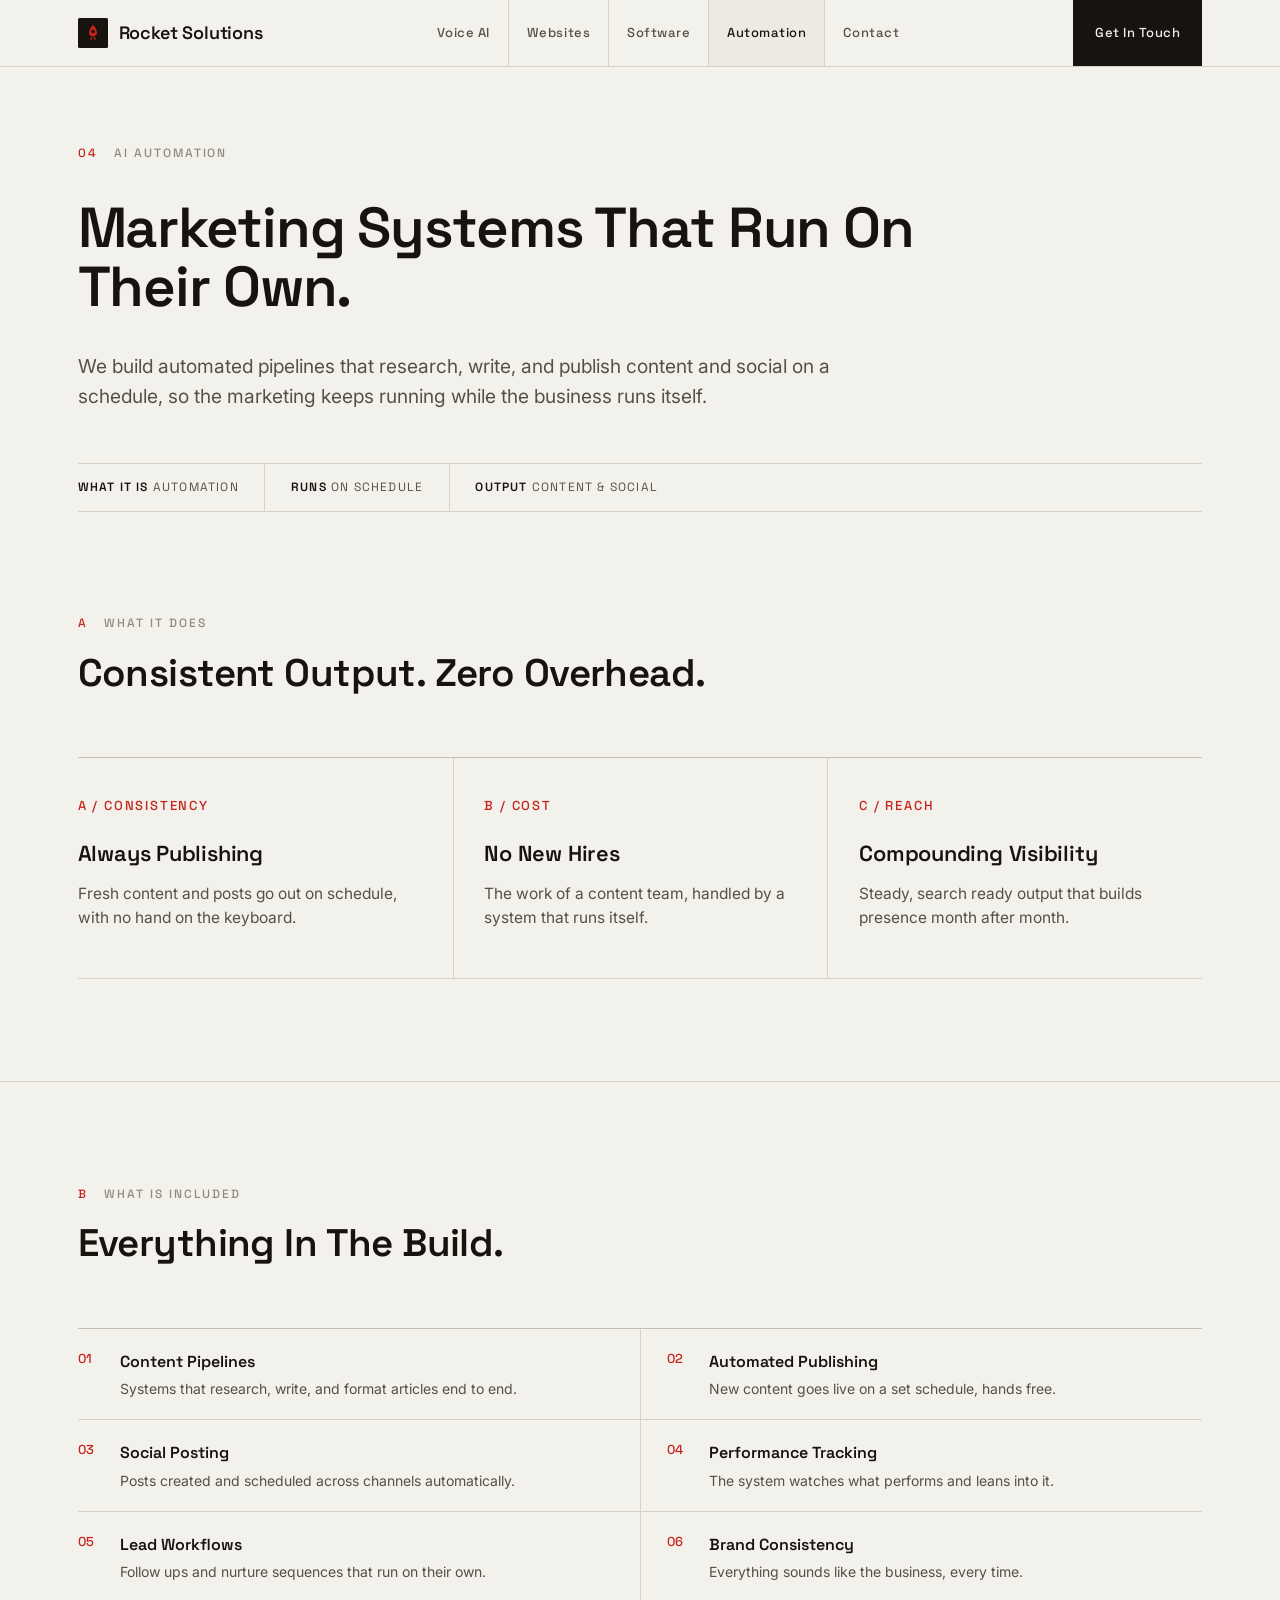
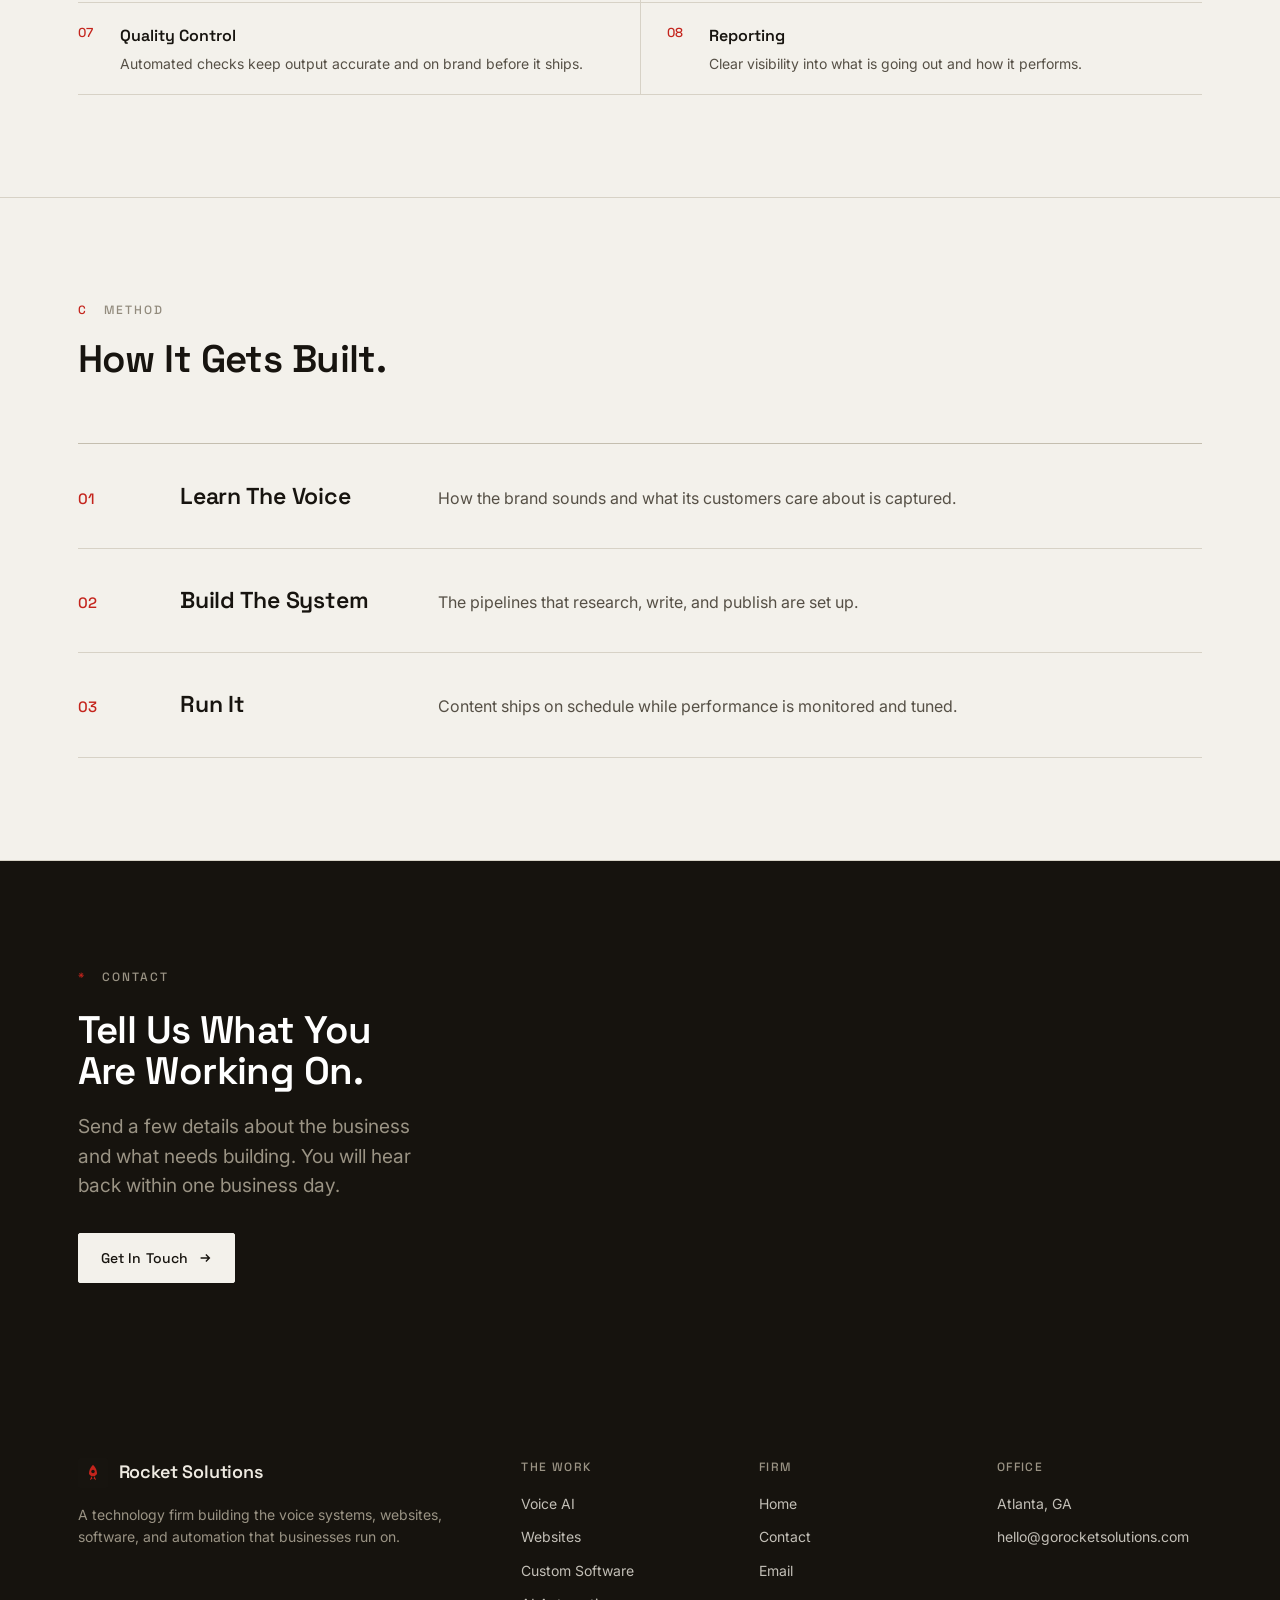
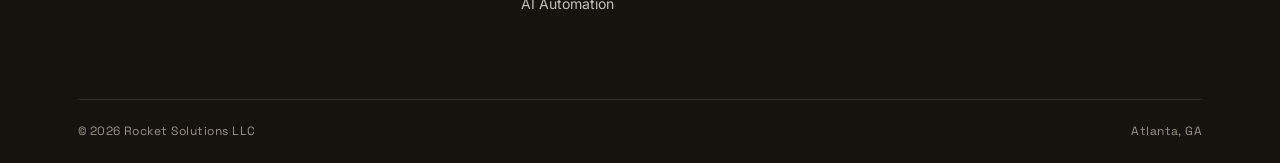
==== commit b5a1cae4: "Rebuild site: rigid layout, Supabase contact form" ====
--- a/automation.html
+++ b/automation.html
@@ -41,7 +41,7 @@
       <svg class="monogram"><use href="#rs-monogram"/></svg>
       <span class="word">Rocket Solutions</span>
     </a>
-    <nav class="nav-menu" id="navMenu"><a class="item" href="index.html">Index</a><a class="item" href="voice-ai.html">Voice AI</a><a class="item" href="websites.html">Websites</a><a class="item" href="software.html">Software</a><a class="item active" href="automation.html">Automation</a><a class="item" href="contact.html">Contact</a></nav>
+    <nav class="nav-menu" id="navMenu"><a class="item" href="voice-ai.html">Voice AI</a><a class="item" href="websites.html">Websites</a><a class="item" href="software.html">Software</a><a class="item active" href="automation.html">Automation</a><a class="item" href="contact.html">Contact</a></nav>
     <div class="nav-right">
       <a class="nav-cta" href="contact.html">Get In Touch</a>
       <button class="menu-toggle" id="menuToggle" aria-label="Menu" aria-expanded="false">
@@ -126,13 +126,13 @@
       <div class="foot-col"><div class="h">The Work</div>
         <a href="voice-ai.html">Voice AI</a><a href="websites.html">Websites</a><a href="software.html">Custom Software</a><a href="automation.html">AI Automation</a></div>
       <div class="foot-col"><div class="h">Firm</div>
-        <a href="index.html">Index</a><a href="contact.html">Contact</a><a href="mailto:hello@gorocketsolutions.com">Email</a></div>
+        <a href="index.html">Home</a><a href="contact.html">Contact</a><a href="mailto:hello@gorocketsolutions.com">Email</a></div>
       <div class="foot-col"><div class="h">Office</div>
-        <a href="#">Georgia, USA</a><a href="mailto:hello@gorocketsolutions.com">hello@gorocketsolutions.com</a></div>
+        <a href="#">Atlanta, GA</a><a href="mailto:hello@gorocketsolutions.com">hello@gorocketsolutions.com</a></div>
     </div>
     <div class="foot-bottom">
       <span>&copy; 2026 Rocket Solutions LLC</span>
-      <span>Georgia, United States</span>
+      <span>Atlanta, GA</span>
     </div>
   </div>
 </footer>
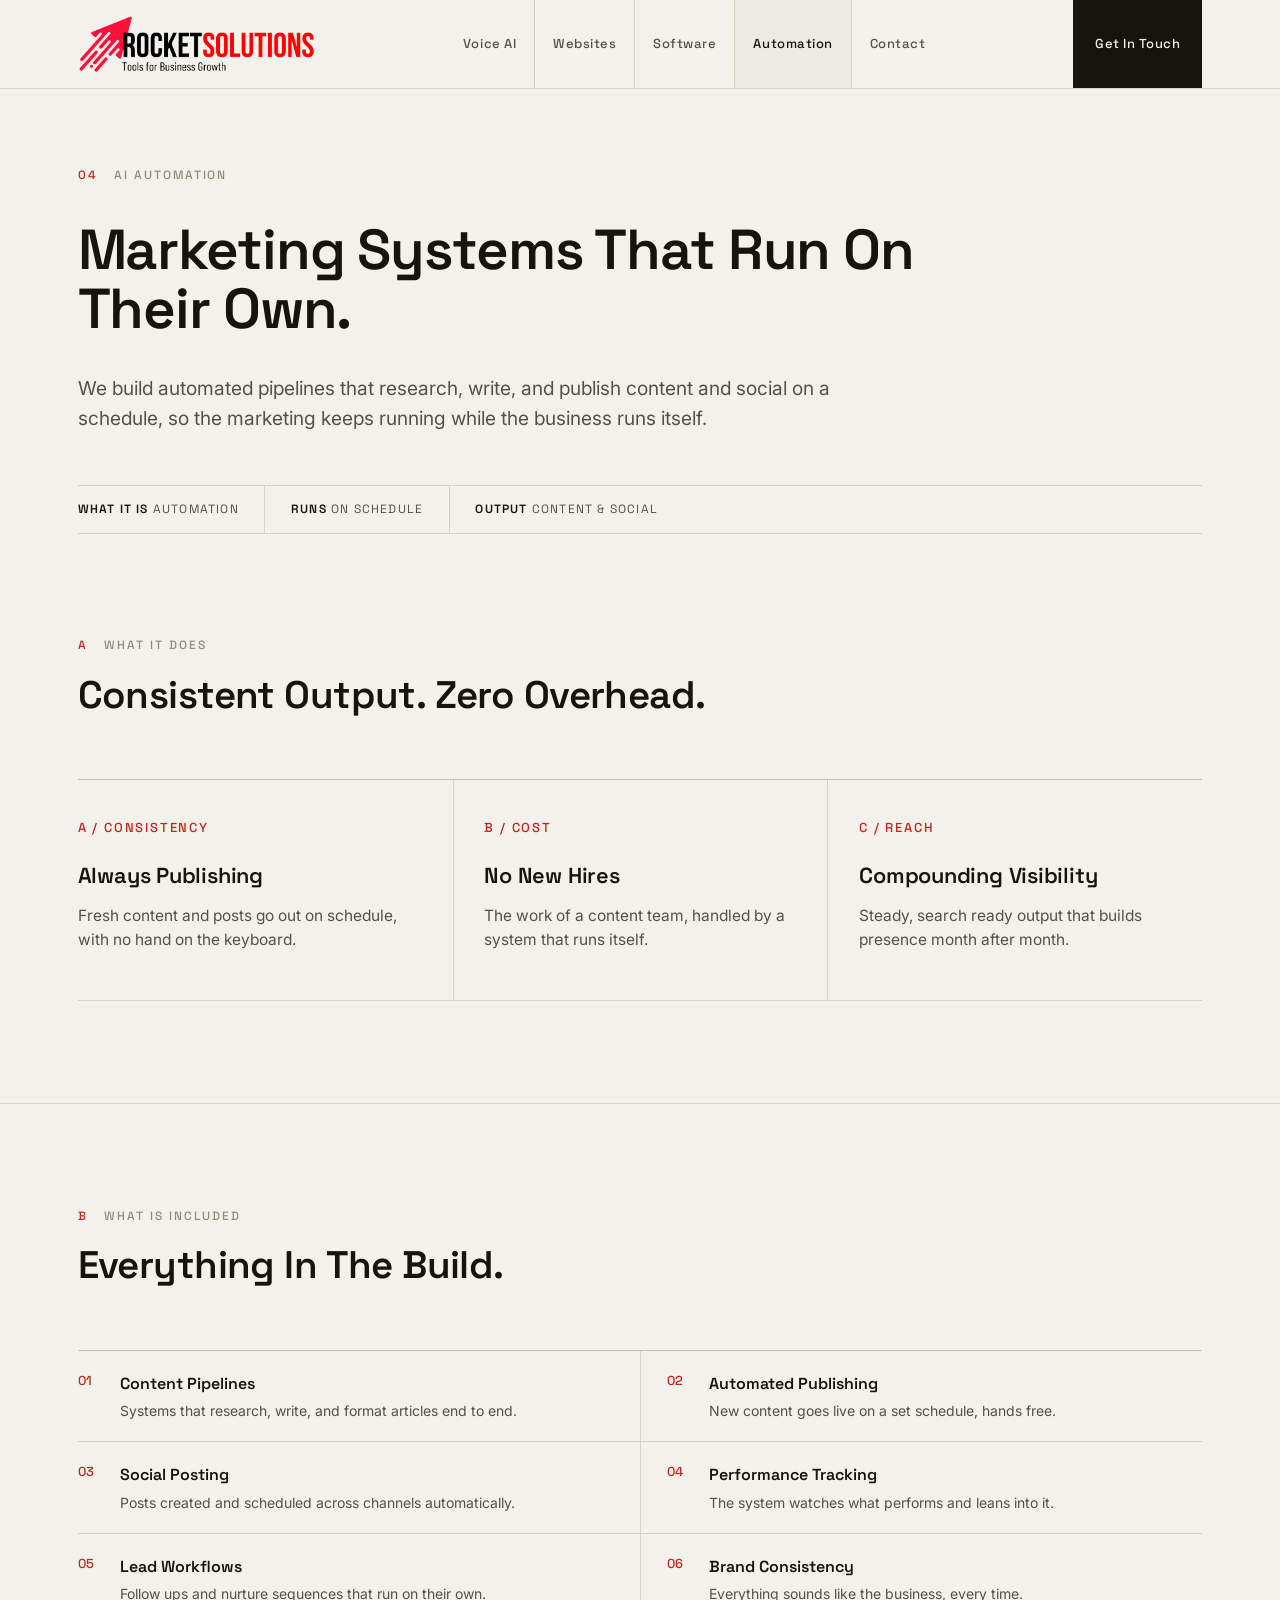
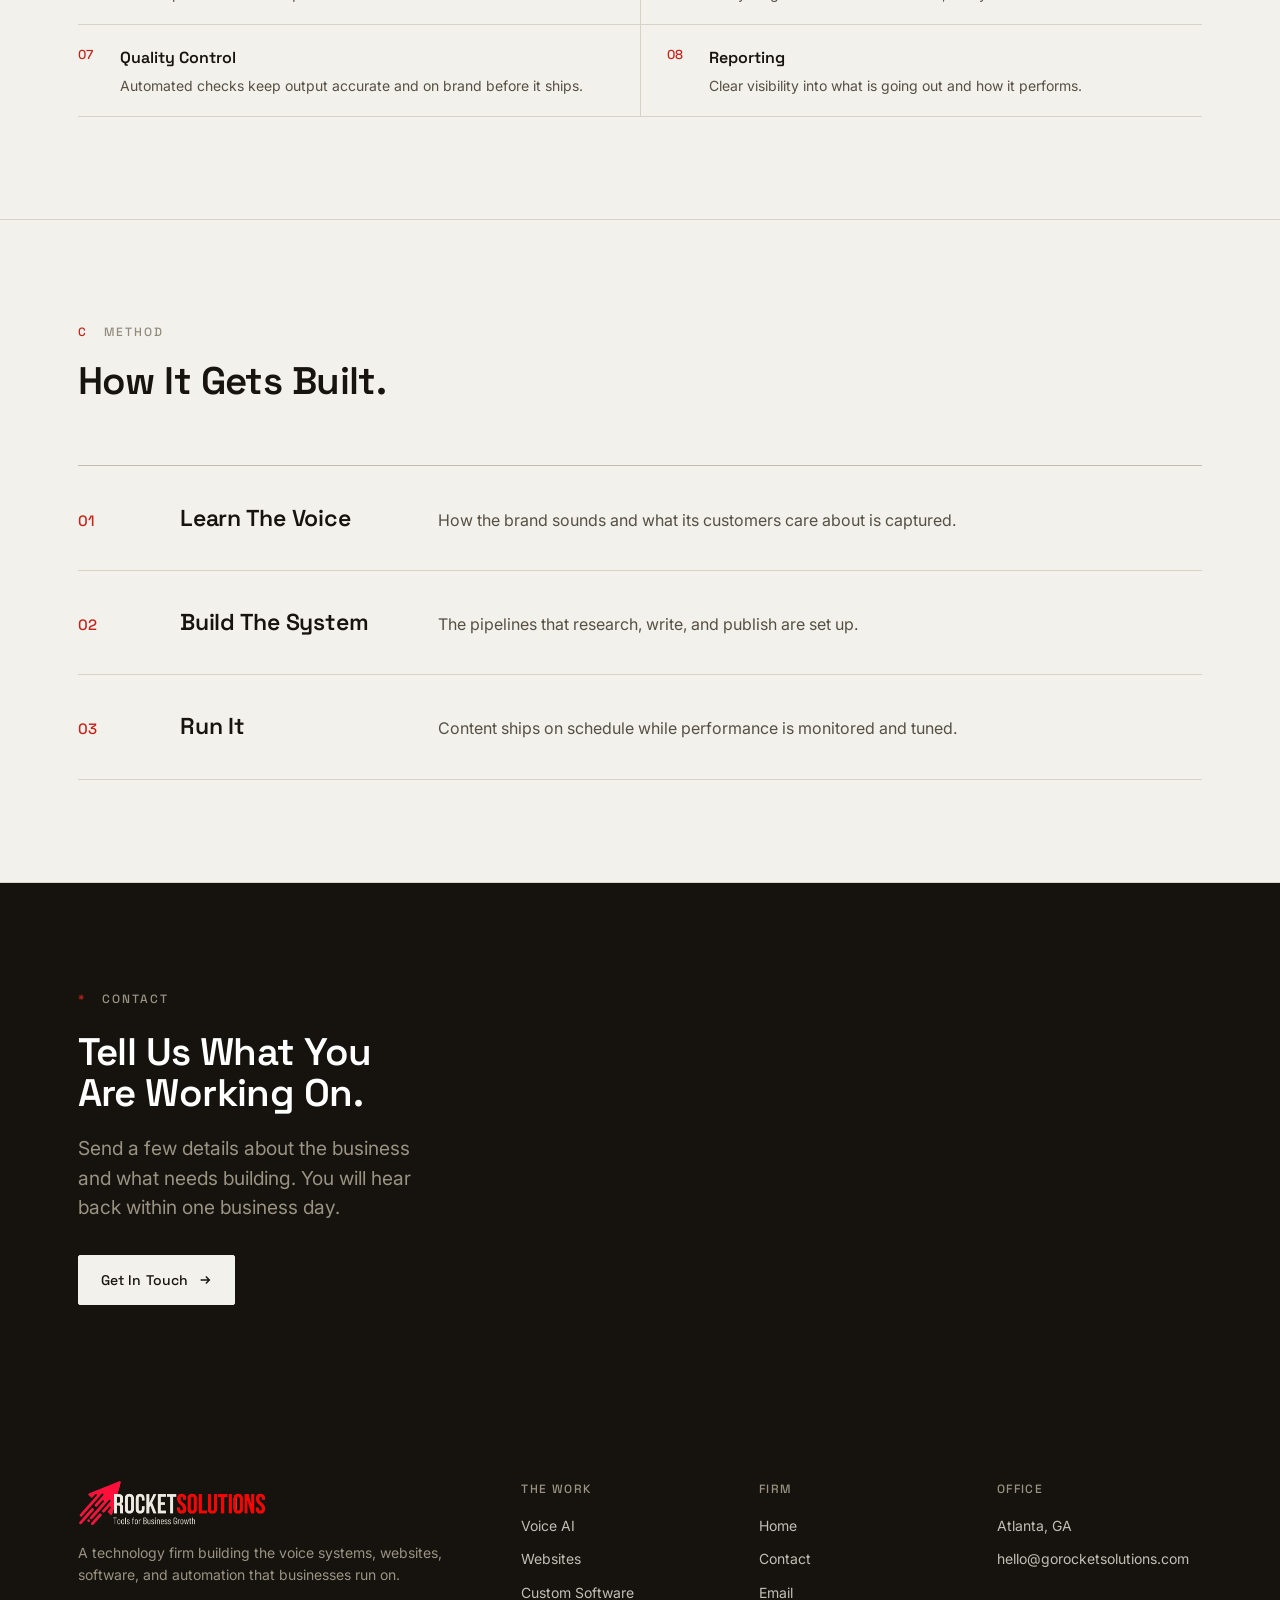
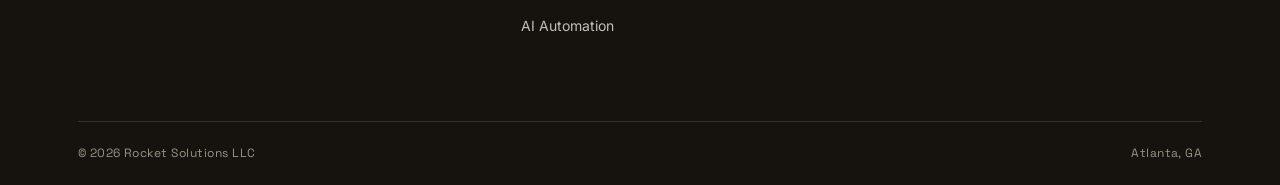
==== commit 0d5466fe: "Add brand logo lockup, enlarge, remove text wordmark" ====
--- a/automation.html
+++ b/automation.html
@@ -7,7 +7,7 @@
 <meta name="description" content="Content and marketing systems that research, write, and publish on their own, on schedule." />
 <meta name="theme-color" content="#F3F1EB" />
 <script>document.documentElement.classList.add('js')</script>
-<link rel="icon" type="image/png" href="/logo.png" />
+<link rel="icon" type="image/png" href="/rocket-solutions-icon.png" />
 <link rel="preconnect" href="https://fonts.googleapis.com" />
 <link rel="preconnect" href="https://fonts.gstatic.com" crossorigin />
 <link href="https://fonts.googleapis.com/css2?family=Space+Grotesk:wght@400;500;600;700&family=Inter:wght@400;500;600&display=swap" rel="stylesheet" />
@@ -28,18 +28,10 @@
 </style>
 </head>
 <body>
-<svg width="0" height="0" style="position:absolute" aria-hidden="true"><defs>
-  <symbol id="rs-monogram" viewBox="0 0 40 40">
-    <rect width="40" height="40" rx="2" fill="#17140F"/>
-    <path d="M20 9 C24 12.6 25.4 17.4 25.4 21.4 L22.2 24.4 H17.8 L14.6 21.4 C14.6 17.4 16 12.6 20 9 Z" fill="#C4241C"/>
-    <circle cx="20" cy="18" r="2.3" fill="#17140F"/>
-    <path d="M17.8 24.4 L15.9 29.6 L19.3 27.2 Z M22.2 24.4 L24.1 29.6 L20.7 27.2 Z" fill="#C4241C"/>
-  </symbol>
-</defs></svg><header class="nav" id="nav">
+<header class="nav" id="nav">
   <div class="wrap nav-inner">
     <a class="brand" href="index.html" aria-label="Rocket Solutions home">
-      <svg class="monogram"><use href="#rs-monogram"/></svg>
-      <span class="word">Rocket Solutions</span>
+      <img class="brand-logo" src="rocket-solutions-lockup.png" alt="Rocket Solutions" />
     </a>
     <nav class="nav-menu" id="navMenu"><a class="item" href="voice-ai.html">Voice AI</a><a class="item" href="websites.html">Websites</a><a class="item" href="software.html">Software</a><a class="item active" href="automation.html">Automation</a><a class="item" href="contact.html">Contact</a></nav>
     <div class="nav-right">
@@ -120,7 +112,7 @@
   <div class="wrap">
     <div class="foot-top">
       <div class="foot-brand">
-        <a class="brand" href="index.html"><svg class="monogram"><use href="#rs-monogram"/></svg><span class="word">Rocket Solutions</span></a>
+        <a class="brand" href="index.html"><img class="brand-logo" src="rocket-solutions-lockup-invert.png" alt="Rocket Solutions" /></a>
         <p>A technology firm building the voice systems, websites, software, and automation that businesses run on.</p>
       </div>
       <div class="foot-col"><div class="h">The Work</div>
--- a/styles.css
+++ b/styles.css
@@ -27,6 +27,7 @@
   --gutter: clamp(20px, 4.5vw, 64px);
   --section: clamp(64px, 8vw, 120px);
   --radius: 2px;
+  --nav-h: 88px;
 }
 
 * { box-sizing: border-box; margin: 0; padding: 0; }
@@ -93,10 +94,9 @@
 
 /* ---------- nav ---------- */
 header.nav { position: sticky; top: 0; z-index: 60; background: var(--paper); border-bottom: 1px solid var(--line); }
-.nav-inner { display: flex; align-items: stretch; justify-content: space-between; height: 66px; }
-.brand { display: flex; align-items: center; gap: 11px; }
-.brand .monogram { width: 30px; height: 30px; flex-shrink: 0; }
-.brand .word { font-family: var(--display); font-weight: 600; font-size: 18px; letter-spacing: -0.01em; }
+.nav-inner { display: flex; align-items: stretch; justify-content: space-between; height: var(--nav-h); }
+.brand { display: flex; align-items: center; }
+.brand-logo { height: clamp(44px, 4.8vw, 58px); width: auto; display: block; }
 .nav-menu { display: flex; align-items: stretch; }
 .nav-menu a.item {
   display: flex; align-items: center; padding: 0 18px;
@@ -204,6 +204,7 @@
 footer.site { background: var(--dark); color: var(--paper-on-dark); }
 footer.site .foot-top { display: grid; grid-template-columns: 2fr 1fr 1fr 1fr; gap: 32px; padding: clamp(48px,6vw,72px) 0; }
 footer.site .foot-brand .word { color: var(--paper-on-dark); }
+footer.site .brand-logo { height: 46px; }
 footer.site .foot-brand p { color: var(--ink2-on-dark); font-size: 14px; max-width: 26em; margin-top: 16px; }
 footer.site .foot-col .h { font-family: var(--display); font-size: 12px; font-weight: 500; letter-spacing: 0.12em; text-transform: uppercase; color: var(--ink2-on-dark); margin-bottom: 16px; }
 footer.site .foot-col a { display: block; color: var(--paper-on-dark); opacity: .8; font-size: 14px; margin-bottom: 11px; transition: opacity .18s ease; }
@@ -230,7 +231,7 @@
 }
 @media (max-width: 720px) {
   .nav-menu { display: none; }
-  .nav-menu.open { display: flex; position: absolute; top: 66px; left: 0; right: 0; flex-direction: column; background: var(--paper); border-bottom: 1px solid var(--line); }
+  .nav-menu.open { display: flex; position: absolute; top: var(--nav-h); left: 0; right: 0; flex-direction: column; background: var(--paper); border-bottom: 1px solid var(--line); }
   .nav-menu.open a.item { border-left: 0; border-top: 1px solid var(--line); padding: 15px var(--gutter); }
   .menu-toggle { display: flex; }
   .nav-right .nav-cta { display: none; }
